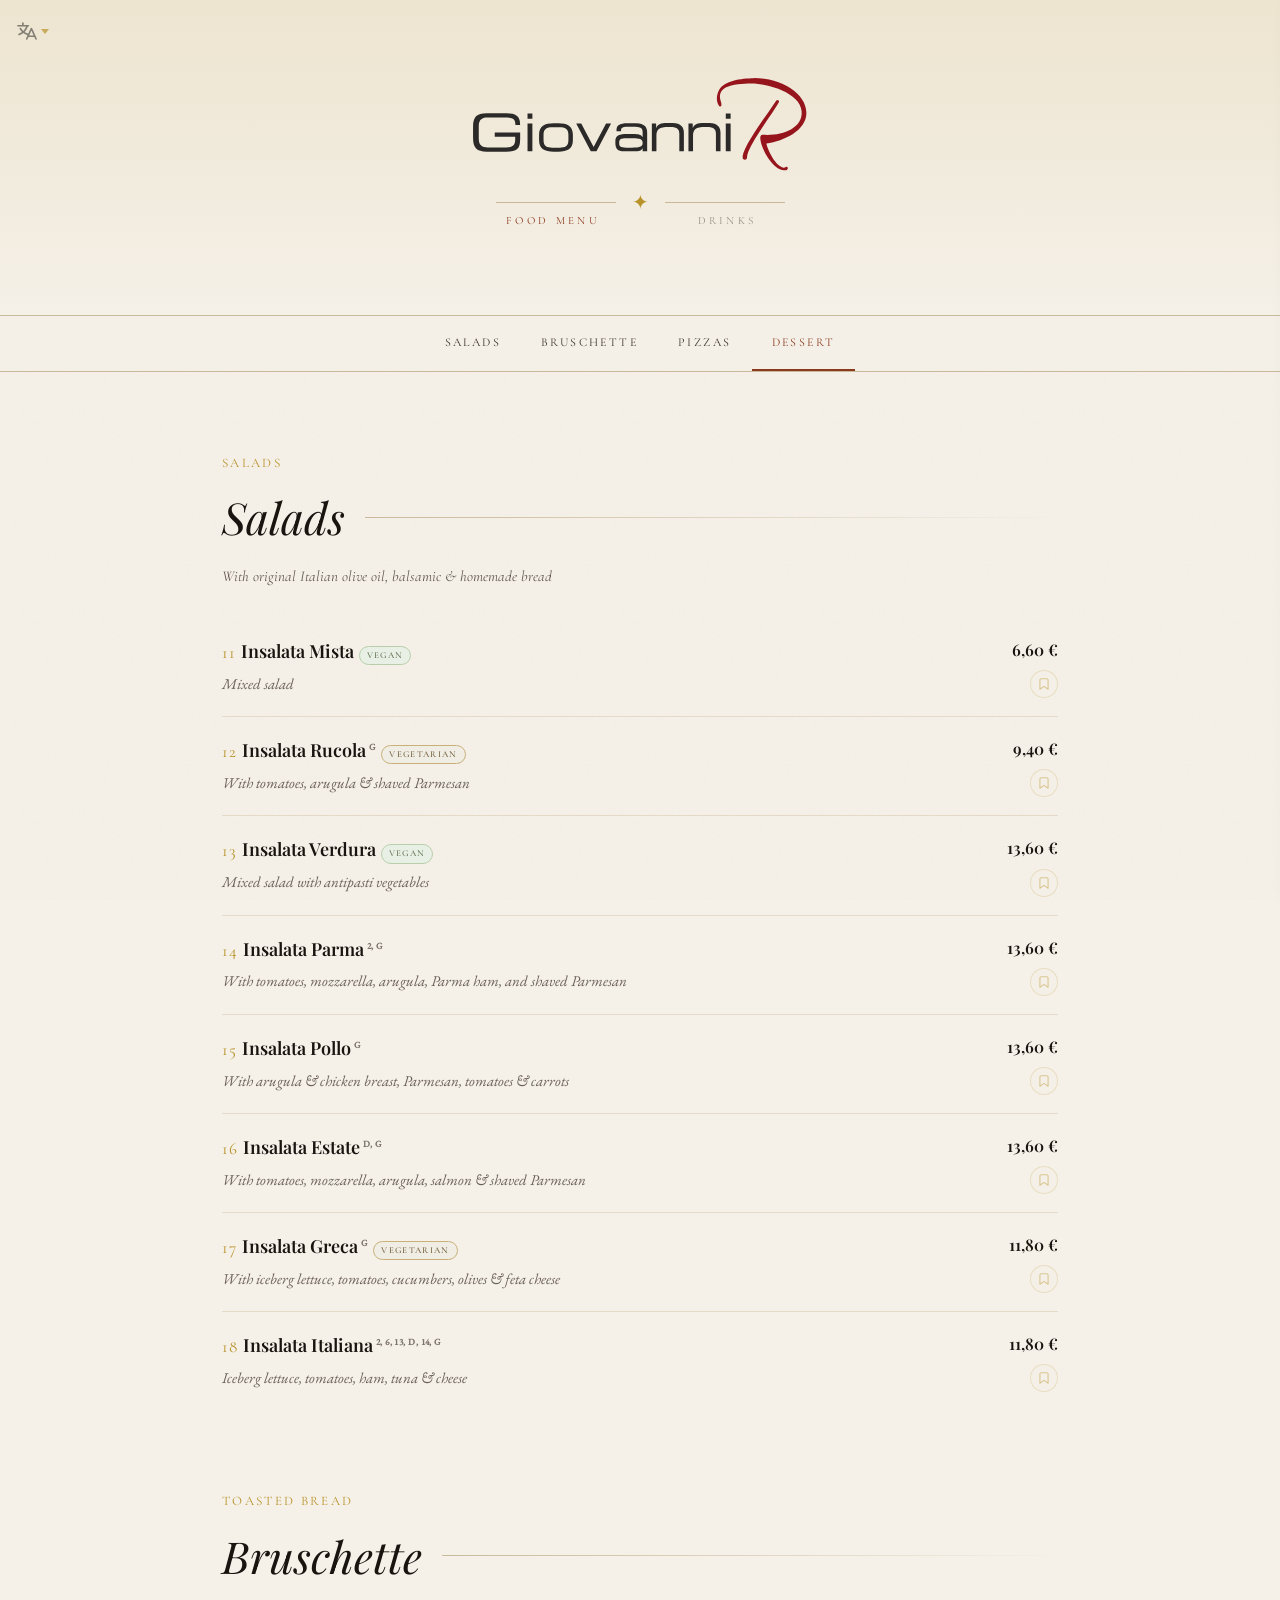
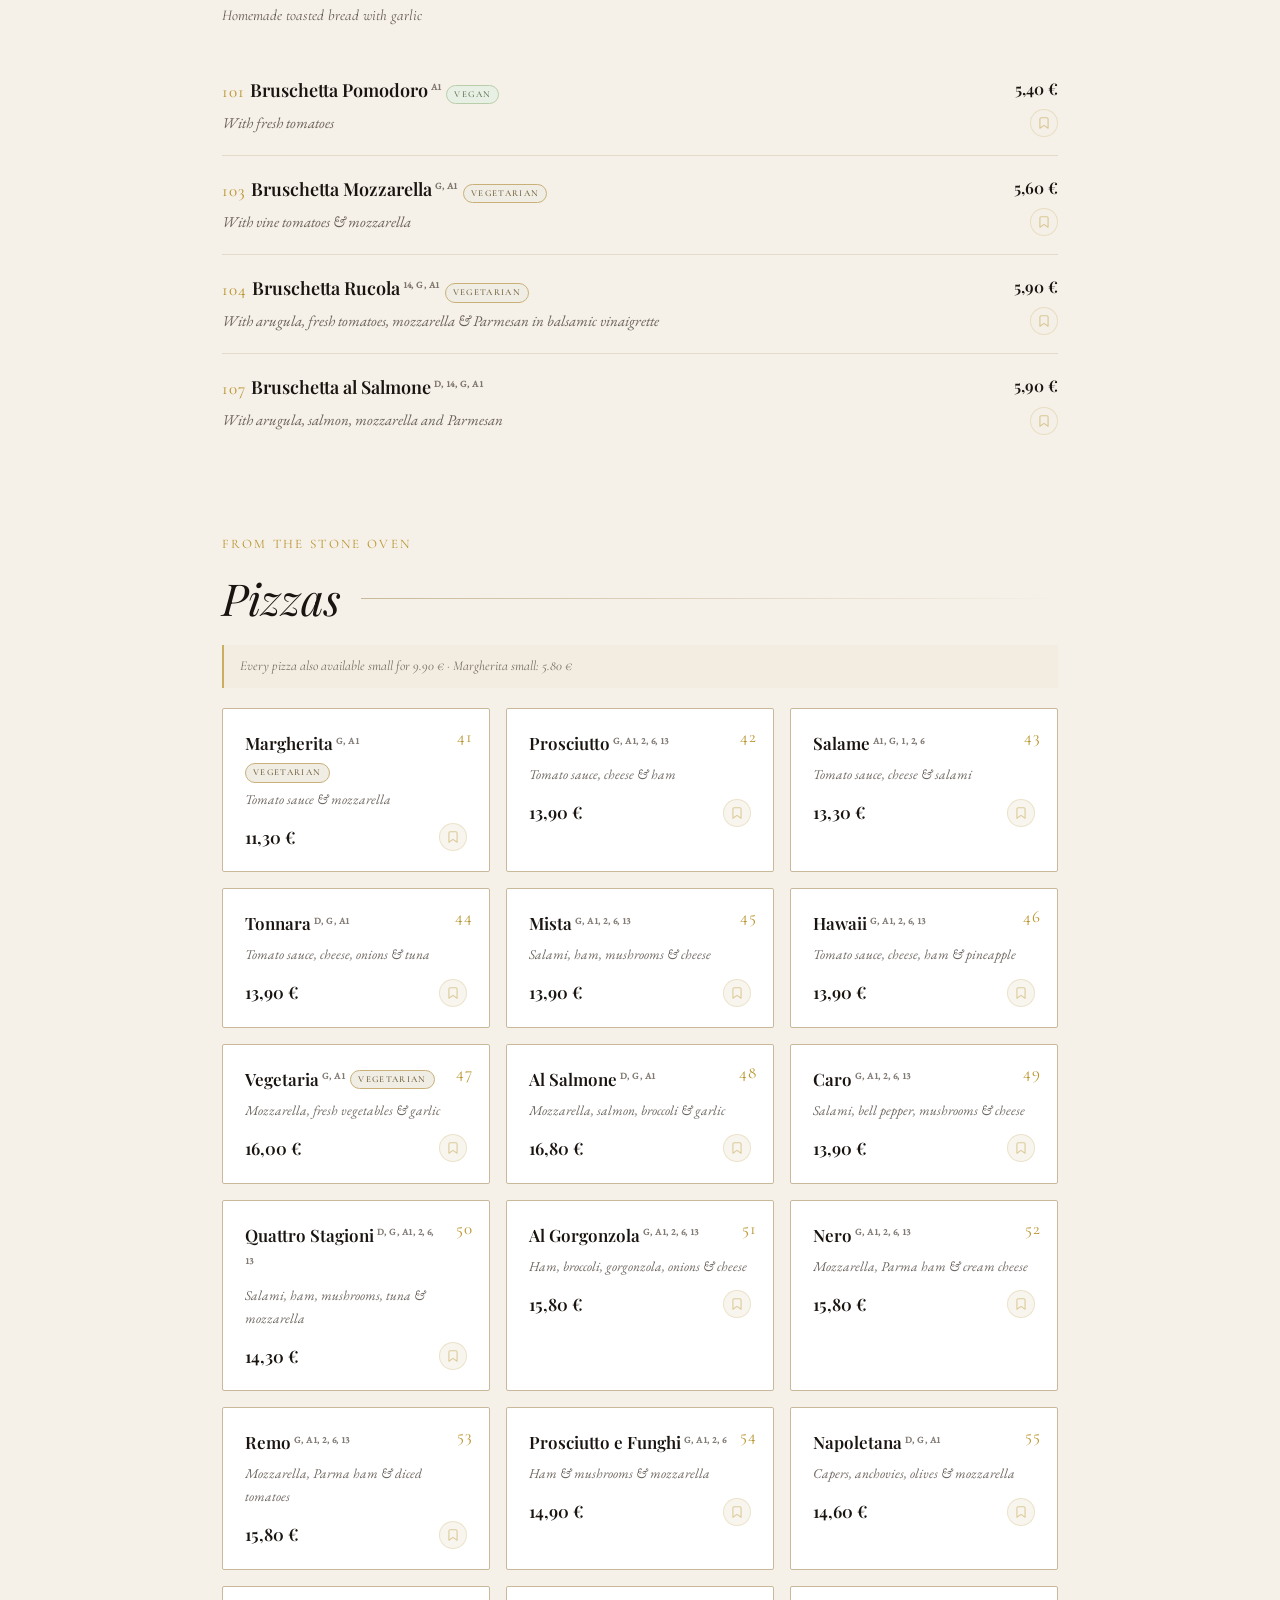
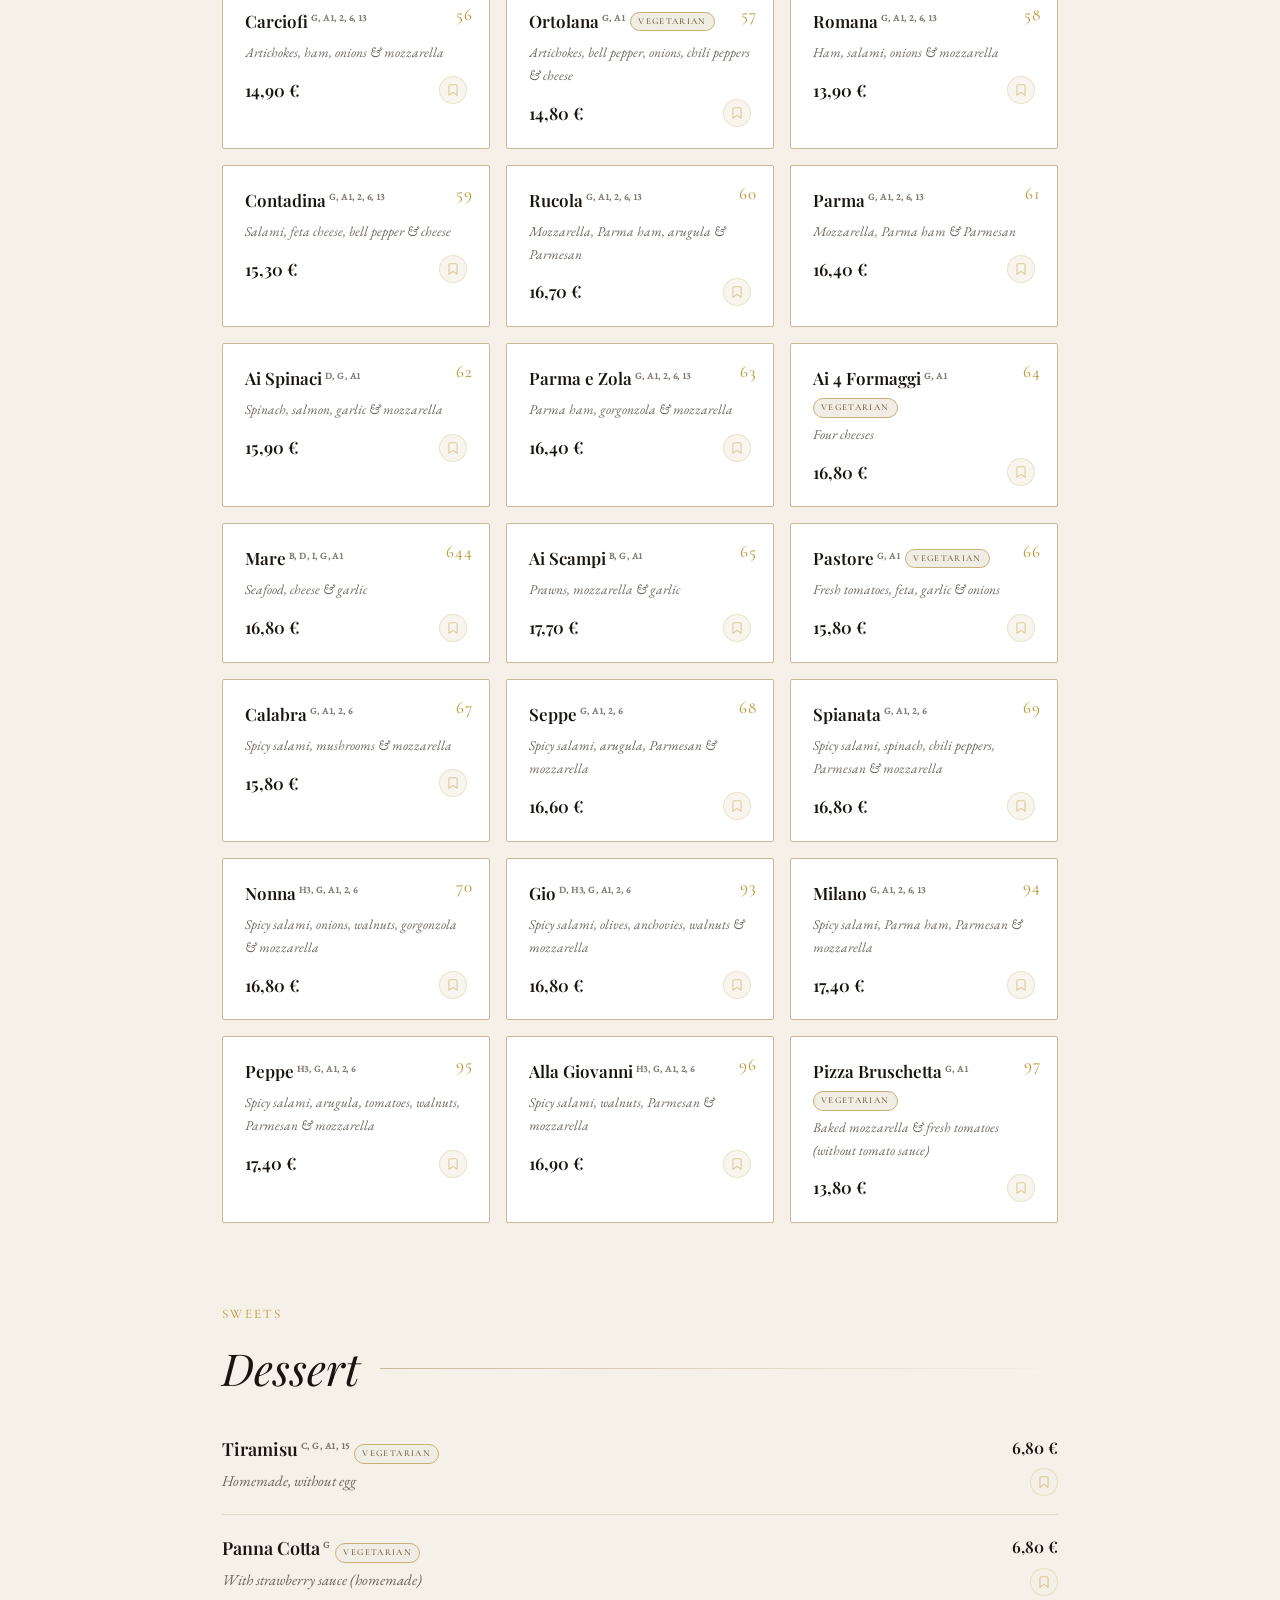
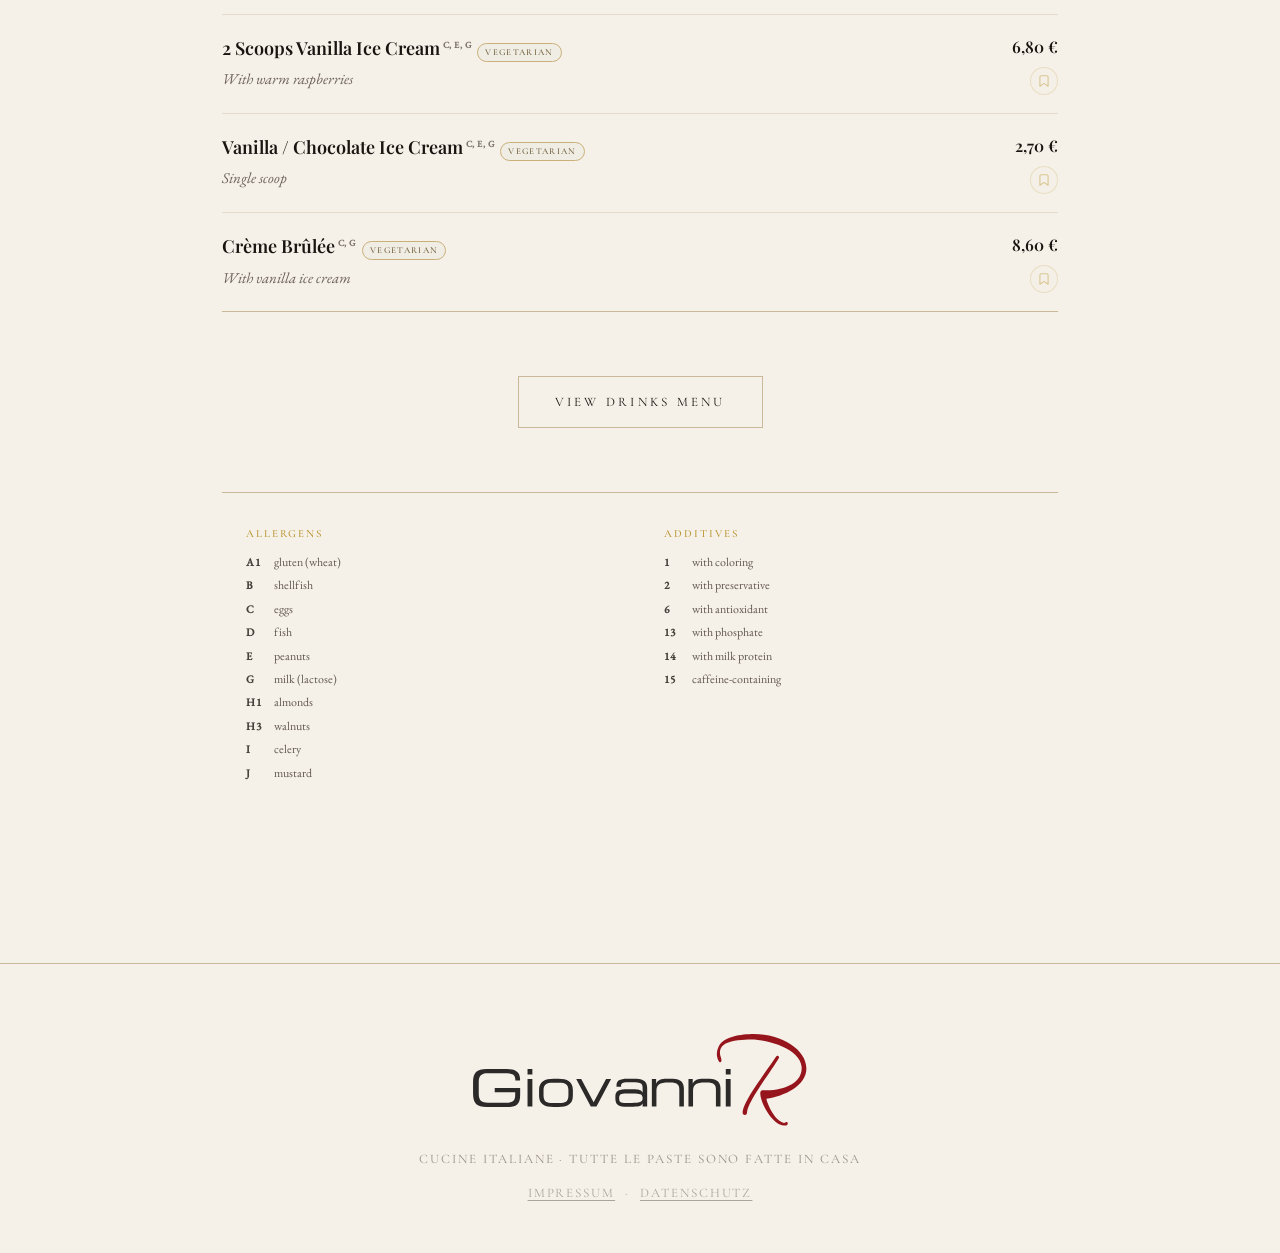
==== index.html @ 2694d7a5 "fix: iOS Safari toolbar stays visible after closing drawer After dismissing a position:fixed overlay" ====
<!DOCTYPE html>
<html lang="de">
<head>
<meta charset="UTF-8">
<meta name="viewport" content="width=device-width, initial-scale=1.0, maximum-scale=1.0, user-scalable=no">
<meta name="description" content="Speisekarte des Ristorante Giovanni R in Laatzen – Antipasti, Pizze, Pasta, Fisch und Fleischgerichte. Frische italienische Küche, hausgemachte Pasta.">
<title>Giovanni R – Cucine Italiane</title>
<link rel="icon" href="extra/favicon.png" type="image/png">
<link rel="apple-touch-icon" href="extra/favicon.png">
<link rel="canonical" href="https://giovannir-menu.de/">
<meta property="og:title" content="Giovanni R – Cucine Italiane">
<meta property="og:description" content="Speisekarte des Ristorante Giovanni R in Laatzen – Antipasti, Pizze, Pasta, Fisch und Fleischgerichte. Frische italienische Küche, alle Pasta hausgemacht.">
<meta property="og:type" content="website">
<meta property="og:url" content="https://giovannir-menu.de/">
<meta property="og:locale" content="de_DE">
<script type="application/ld+json">
{
  "@context": "https://schema.org",
  "@type": "Restaurant",
  "name": "Ristorante Giovanni R",
  "url": "https://giovannir-menu.de",
  "servesCuisine": "Italian",
  "hasMenu": "https://giovannir-menu.de/",
  "address": {
    "@type": "PostalAddress",
    "streetAddress": "Hildesheimer Str. 30",
    "postalCode": "30880",
    "addressLocality": "Laatzen",
    "addressCountry": "DE"
  }
}
</script>
<link rel="stylesheet" href="fonts.css">
<link rel="stylesheet" href="style.css">
<style>
/* ── SPOTLIGHT WALKTHROUGH ── */
#wt-overlay {
  position: fixed;
  inset: 0;
  z-index: 9000;
  pointer-events: none;
  opacity: 0;
  transition: opacity 0.5s ease;
}
#wt-overlay.active {
  pointer-events: auto;
  opacity: 1;
}

#wt-backdrop {
  position: absolute;
  inset: 0;
  background: radial-gradient(
    ellipse var(--wt-rw) var(--wt-rh) at var(--wt-x) var(--wt-y),
    transparent 60%,
    rgba(8,5,2,0.5) 80%,
    rgba(8,5,2,0.82) 100%
  );
  /* no CSS transition — animated via JS rAF instead */
}

/* text fixed at bottom center */
#wt-label-text {
  position: absolute;
  bottom: 100px;
  left: 0; right: 0;
  text-align: center;
  font-family: 'Playfair Display', serif;
  font-size: clamp(38px, 8vw, 74px);
  font-style: italic;
  color: #f5f0e8;
  letter-spacing: 0.04em;
  text-shadow: 0 2px 28px rgba(0,0,0,0.7);
  opacity: 0;
  transform: translateY(10px);
  transition: opacity 0.5s ease 0.15s, transform 0.5s ease 0.15s;
  pointer-events: none;
}
#wt-overlay.active #wt-label-text.visible {
  opacity: 1;
  transform: translateY(0);
}

/* arrow SVG full-screen, drawn on top */
#wt-arrow-svg {
  position: absolute;
  left: 0; top: 0;
  pointer-events: none;
  overflow: visible;
}
#wt-arrow-svg path {
  stroke: #b8932a;
  stroke-width: 5;
  stroke-linecap: round;
  stroke-linejoin: round;
  fill: none;
  transition: d 0.6s cubic-bezier(0.4,0,0.2,1);
}
#wt-arrow-svg polygon {
  fill: #b8932a;
  transition: points 0.6s cubic-bezier(0.4,0,0.2,1);
}

</style>
<script defer src="/_vercel/insights/script.js"></script>
</head>
<body>
<!-- SPOTLIGHT WALKTHROUGH -->
<div id="wt-overlay">
  <div id="wt-backdrop"></div>
  <span id="wt-label-text"></span>
  <svg id="wt-arrow-svg">
    <path id="wt-arrow-path" d=""/>
    <polygon id="wt-arrow-head" points=""/>
  </svg>
</div>

<!-- BACK TO TOP -->
<button id="back-to-top" aria-label="Nach oben">&#8593;</button>

<!-- SAVED BUTTON -->
<button id="saved-btn" aria-label="Merkliste">
  <svg width="18" height="18" viewBox="0 0 24 24" fill="none" stroke="currentColor" stroke-width="1.8" stroke-linecap="round" stroke-linejoin="round"><path d="M19 21l-7-5-7 5V5a2 2 0 0 1 2-2h10a2 2 0 0 1 2 2z"/></svg>
  <span id="saved-badge" style="display:none"></span>
</button>

<!-- DRAWER OVERLAY -->
<div id="drawer-overlay"></div>

<!-- SAVED DRAWER -->
<div id="saved-drawer">
  <div id="drawer-header">
    <span id="drawer-title">Merkliste</span>
    <button id="drawer-close">&#x2715;</button>
  </div>
  <div id="drawer-list">
    <div id="drawer-empty">Noch nichts gespeichert</div>
  </div>
</div>

<!-- HEADER -->
<header>
  <a href="/" class="header-logo-link">
    <img src="extra/Logo.svg" alt="Ristorante Giovanni R" class="header-logo">
  </a>
  <div class="header-ornament">
    <span></span>
    <i>✦</i>
    <span></span>
  </div>
  <div class="page-tabs">
    <a href="/" class="page-tab page-tab--active" data-tab="speisekarte">Speisekarte</a>
    <a href="/getraenke" class="page-tab" data-tab="getraenke">Getränke</a>
  </div>
  <div class="lang-wrapper">
    <img src="extra/language-regular-full.svg" class="lang-icon" alt="Sprache wählen">
    <div class="lang-arrow"></div>
    <select class="lang-select" id="langSelect" aria-label="Sprache wählen">
      <option value="de">DE</option>
      <option value="en">EN</option>
      <option value="it">IT</option>
      <option value="zh">中文 (Beta)</option>
    </select>
  </div>
</header>

<!-- NAV -->
<nav>
  <a href="#mittagstisch" data-nav="mittagstisch">Mittagstisch</a>
  <a href="#empfehlungen" data-nav="empfehlungen">Empfehlungen</a>
  <a href="#antipasti" data-nav="antipasti">Antipasti</a>
  <a href="#insalata" data-nav="insalata">Insalata</a>
  <a href="#zuppe" data-nav="zuppe">Zuppe</a>
  <a href="#bruschette" data-nav="bruschette">Bruschette</a>
  <a href="#pizze" data-nav="pizze">Pizze</a>
  <a href="#fisch" data-nav="fisch">Fisch</a>
  <a href="#fleisch" data-nav="fleisch">Fleisch</a>
  <a href="#paste" data-nav="paste">Paste</a>
  <a href="#ravioli" data-nav="ravioli">Ravioli</a>
  <a href="#bandnudeln" data-nav="bandnudeln">Bandnudeln</a>
  <a href="#tortellini" data-nav="tortellini">Tortellini</a>
  <a href="#campanelle" data-nav="campanelle">Campanelle</a>
  <a href="#gnocchi" data-nav="gnocchi">Gnocchi</a>
  <a href="#pasteforno" data-nav="pasteforno">Al Forno</a>
  <a href="#dessert" data-nav="dessert">Dessert</a>
</nav>

<main>
  <!-- ── MITTAGSTISCH ── -->
  <section id="mittagstisch">
    <p class="section-sub" data-sub="mittagstisch"></p>
    <div class="section-header">
      <h2 data-heading="mittagstisch">Mittagstisch</h2>
      <div class="line"></div>
    </div>
    <p class="section-note" data-note="mittag-senior">Auch als Seniorenportion erhältlich</p>
    <div class="mittag-grid" data-category="mittagstisch"></div>
  </section>

  <!-- ── EMPFEHLUNGEN ── -->
  <section id="empfehlungen">
    <p class="section-sub" data-sub="empfehlungen">Hausgemachte Pasta &amp; Küchenchefempfehlungen</p>
    <div class="section-header">
      <h2 data-heading="empfehlungen">Empfehlungen</h2>
      <div class="line"></div>
    </div>
    <p class="section-note" data-note="empfehlungen"></p>
    <div class="empfehlung-list" data-category="empfehlungen"></div>
  </section>

  <!-- ── ANTIPASTI ── -->
  <section id="antipasti">
    <p class="section-sub" data-sub="antipasti">Vorspeisen</p>
    <div class="section-header">
      <h2 data-heading="antipasti">Antipasti</h2>
      <div class="line"></div>
    </div>
    <div class="menu-list" data-category="antipasti"></div>
  </section>

  <!-- ── INSALATA ── -->
  <section id="insalata">
    <p class="section-sub" data-sub="insalata">Salate</p>
    <div class="section-header">
      <h2 data-heading="insalata">Insalata</h2>
      <div class="line"></div>
    </div>
    <p class="section-note" data-note="insalata"></p>
    <div class="menu-list" data-category="insalata"></div>
  </section>

  <!-- ── ZUPPE ── -->
  <section id="zuppe">
    <p class="section-sub" data-sub="zuppe">Suppen</p>
    <div class="section-header">
      <h2 data-heading="zuppe">Zuppe</h2>
      <div class="line"></div>
    </div>
    <div class="menu-list" data-category="zuppe"></div>
  </section>

  <!-- ── BRUSCHETTE ── -->
  <section id="bruschette">
    <p class="section-sub" data-sub="bruschette">Geröstetes Brot</p>
    <div class="section-header">
      <h2 data-heading="bruschette">Bruschette</h2>
      <div class="line"></div>
    </div>
    <p class="section-note" data-note="bruschette"></p>
    <div class="menu-list" data-category="bruschette"></div>
  </section>

  <!-- ── PIZZE ── -->
  <section id="pizze">
    <p class="section-sub" data-sub="pizze">Aus dem Steinofen</p>
    <div class="section-header">
      <h2 data-heading="pizze">Pizze</h2>
      <div class="line"></div>
    </div>
    <p class="pizza-note" data-note="pizze"></p>
    <div class="pizza-grid" data-category="pizze"></div>
  </section>

  <!-- ── FISCH ── -->
  <section id="fisch">
    <p class="section-sub" data-sub="fisch">Vom Meer</p>
    <div class="section-header">
      <h2 data-heading="fisch">Fisch</h2>
      <div class="line"></div>
    </div>
    <div class="menu-list" data-category="fisch"></div>
  </section>

  <!-- ── FLEISCHGERICHTE ── -->
  <section id="fleisch">
    <p class="section-sub" data-sub="fleisch">Secondi Piatti</p>
    <div class="section-header">
      <h2 data-heading="fleisch">Fleischgerichte</h2>
      <div class="line"></div>
    </div>
    <p class="section-note" data-note="fleischgerichte"></p>
    <div class="menu-list" data-category="fleischgerichte"></div>
  </section>

  <!-- ── LE PASTE ── -->
  <section id="paste">
    <p class="section-sub" data-sub="paste">Pasta</p>
    <div class="section-header">
      <h2 data-heading="paste">Le Paste</h2>
      <div class="line"></div>
    </div>
    <div class="menu-list" data-category="paste"></div>
  </section>

  <!-- ── RAVIOLI ── -->
  <section id="ravioli">
    <p class="section-sub" data-sub="ravioli">Selbstgemacht</p>
    <div class="section-header">
      <h2 data-heading="ravioli">Ravioli</h2>
      <div class="line"></div>
    </div>
    <p class="section-note" data-note="ravioli"></p>
    <div class="menu-list" data-category="ravioli"></div>
  </section>

  <!-- ── BANDNUDELN ── -->
  <section id="bandnudeln">
    <p class="section-sub" data-sub="bandnudeln">Selbstgemacht</p>
    <div class="section-header">
      <h2 data-heading="bandnudeln">Bandnudeln</h2>
      <div class="line"></div>
    </div>
    <p class="section-note" data-note="bandnudeln"></p>
    <div class="menu-list" data-category="bandnudeln"></div>
  </section>

  <!-- ── TORTELLINI ── -->
  <section id="tortellini">
    <p class="section-sub" data-sub="tortellini">Selbstgemacht</p>
    <div class="section-header">
      <h2 data-heading="tortellini">Tortellini</h2>
      <div class="line"></div>
    </div>
    <p class="section-note" data-note="tortellini"></p>
    <div class="menu-list" data-category="tortellini"></div>
  </section>

  <!-- ── CAMPANELLE ── -->
  <section id="campanelle">
    <p class="section-sub" data-sub="campanelle">Selbstgemacht</p>
    <div class="section-header">
      <h2 data-heading="campanelle">Campanelle</h2>
      <div class="line"></div>
    </div>
    <p class="section-note" data-note="campanelle"></p>
    <div class="menu-list" data-category="campanelle"></div>
  </section>

  <!-- ── GNOCCHI ── -->
  <section id="gnocchi">
    <p class="section-sub" data-sub="gnocchi">Kartoffelklößchen</p>
    <div class="section-header">
      <h2 data-heading="gnocchi">Gnocchi</h2>
      <div class="line"></div>
    </div>
    <p class="section-note" data-note="gnocchi"></p>
    <div class="menu-list" data-category="gnocchi"></div>
  </section>

  <!-- ── PASTE AL FORNO ── -->
  <section id="pasteforno">
    <p class="section-sub" data-sub="pasteforno">Überbacken</p>
    <div class="section-header">
      <h2 data-heading="pasteforno">Le Paste al Forno</h2>
      <div class="line"></div>
    </div>
    <p class="section-note" data-note="pasteforno"></p>
    <div class="menu-list" data-category="pasteforno"></div>
  </section>

  <!-- ── DESSERT ── -->
  <section id="dessert">
    <p class="section-sub" data-sub="dessert">Dolci</p>
    <div class="section-header">
      <h2 data-heading="dessert">Dessert</h2>
      <div class="line"></div>
    </div>
    <div class="menu-list" data-category="dessert"></div>
  </section>

  <!-- ── GETRÄNKE CTA ── -->
  <div class="getraenke-cta">
    <a href="/getraenke" class="getraenke-cta-btn" data-cta-btn>Zur Getränkekarte</a>
  </div>

  <!-- ── ALLERGEN LEGENDE ── -->
  <div class="allergen-legende-section">
    <div data-category="allergen-legend"></div>
  </div>
</main>

<footer>
  <a href="/" class="header-logo-link">
    <img src="extra/Logo.svg" alt="Ristorante Giovanni R" class="header-logo">
  </a>
  <p>Cucine Italiane · Tutte le paste sono fatte in casa</p>
  <p style="margin-top: 12px; opacity: 0.4; font-family: 'Cormorant Garamond', serif; font-size: 13px; letter-spacing: 0.15em; text-transform: uppercase;">
    <a href="/impressum" style="color: inherit; text-decoration: underline; text-underline-offset: 3px;">Impressum</a>
    &nbsp;·&nbsp;
    <a href="/datenschutz" style="color: inherit; text-decoration: underline; text-underline-offset: 3px;">Datenschutz</a>
  </p>
</footer>

<script>
(function() {
  let menuData = null;

  function detectLang() {
    const saved = localStorage.getItem('giovanni_lang');
    if (saved) return saved;
    const raw = (navigator.language || navigator.userLanguage || 'de').toLowerCase();
    // track raw browser language (2-letter) on first visit
    const rawCode = raw.split('-')[0].slice(0, 5);
    Promise.resolve().then(() => trackRawLang(rawCode));
    let detected = 'en';
    if (raw.startsWith('de')) detected = 'de';
    else if (raw.startsWith('it')) detected = 'it';
    else if (raw.startsWith('zh')) detected = 'zh';
    // skip walkthrough — language already matched
    localStorage.setItem('giovanni_wt_done', '1');
    localStorage.setItem('giovanni_lang', detected);
    return detected;
  }

  let currentLang = detectLang();

  const UI = {
    de: {
      sub: {
        antipasti: 'Vorspeisen', insalata: 'Salate', zuppe: 'Suppen',
        bruschette: 'Geröstetes Brot', pizze: 'Aus dem Steinofen',
        fisch: 'Vom Meer', fleisch: 'Secondi Piatti',
        empfehlungen: 'Hausgemachte Pasta & Küchenchefempfehlungen',
        paste: 'Pasta', ravioli: 'Selbstgemacht', bandnudeln: 'Selbstgemacht',
        tortellini: 'Selbstgemacht', campanelle: 'Selbstgemacht',
        gnocchi: 'Kartoffelklößchen', pasteforno: 'Überbacken',
        dessert: 'Dolci', getraenke: 'Getränke'
      },
      headings: {
        antipasti: 'Antipasti', insalata: 'Insalata', zuppe: 'Zuppe',
        bruschette: 'Bruschette', pizze: 'Pizze', fisch: 'Fisch',
        fleisch: 'Fleischgerichte', empfehlungen: 'Empfehlungen',
        mittagstisch: 'Mittagstisch',
        paste: 'Le Paste', ravioli: 'Ravioli', bandnudeln: 'Bandnudeln',
        tortellini: 'Tortellini', campanelle: 'Campanelle',
        gnocchi: 'Gnocchi', pasteforno: 'Le Paste al Forno',
        dessert: 'Dessert', getraenke: 'Getränke'
      },
      nav: {
        antipasti: 'Antipasti', insalata: 'Insalata', zuppe: 'Zuppe',
        bruschette: 'Bruschette', pizze: 'Pizze', fisch: 'Fisch',
        fleisch: 'Fleisch', empfehlungen: 'Empfehlungen',
        mittagstisch: 'Mittagstisch',
        paste: 'Paste', ravioli: 'Ravioli', bandnudeln: 'Bandnudeln',
        tortellini: 'Tortellini', campanelle: 'Campanelle',
        gnocchi: 'Gnocchi', pasteforno: 'Al Forno',
        dessert: 'Dessert', getraenke: 'Getränke'
      },
      drink_labels: {
        heissgetraenke: 'Heiße Getränke', softdrinks: 'Softdrinks', saefte: 'Säfte',
        bier: 'Bier', aperitifs: 'Aperitifs & Cocktails', spirituosen: 'Spirituosen',
        weisswein: 'Weißwein', rotwein: 'Rotwein', rosewein: 'Roséwein',
        prosecco_flasche: 'Prosecco (Flasche)', offen: 'Offen', flasche: 'Flasche'
      },
      notes: {
        insalata: 'Mit original italienischem Olivenöl, Balsamico & selbstgebackenem Brot',
        bruschette: 'Hausgemachtes geröstetes Brot mit Knoblauch',
        fleischgerichte: 'Zu jedem Fleischgericht Kartoffeln',
        empfehlungen: 'Alle Nudeln aus eigener Nudelproduktion, frisch hergestellt',
        mittagstisch: '11:00–14:00 Uhr',
        ravioli: 'Selbstgemacht, gefüllt mit Ricotta und Spinat',
        bandnudeln: 'Selbstgemachte Bandnudeln',
        tortellini: 'Selbstgemacht, mit Fleisch gefüllt',
        campanelle: 'Selbstgemacht',
        gnocchi: 'Kleine italienische Kartoffelklößchen',
        pasteforno: 'Überbackene selbstgemachte Nudeln'
      },
      pizza_note: 'Jede Pizza auch in klein für 9,90 € · Pizza Margherita klein: 5,80 €',
      mittag_senior: 'Auch als Seniorenportion erhältlich',
      klein: 'klein',
      tags: { vegan: 'Vegan', vegetarisch: 'Vegetarisch', neu: 'NEU' },
      legend: { allergens: 'Allergene', additives: 'Zusatzstoffe' },
      cta_label: 'Getränkekarte', cta_btn: 'Zur Getränkekarte',
      tabs: { speisekarte: 'Speisekarte', getraenke: 'Getränke' },
      saved: { list: 'Merkliste', save: 'Merken', empty: 'Noch nichts gespeichert', remove: 'Entfernen' }
    },
    en: {
      sub: {
        antipasti: 'Starters', insalata: 'Salads', zuppe: 'Soups',
        bruschette: 'Toasted Bread', pizze: 'From the Stone Oven',
        fisch: 'From the Sea', fleisch: 'Main Courses',
        empfehlungen: 'Homemade Pasta & Chef\'s Recommendations',
        paste: 'Pasta', ravioli: 'Homemade', bandnudeln: 'Homemade',
        tortellini: 'Homemade', campanelle: 'Homemade',
        gnocchi: 'Potato Dumplings', pasteforno: 'Baked',
        dessert: 'Sweets', getraenke: 'Beverages'
      },
      headings: {
        antipasti: 'Antipasti', insalata: 'Salads', zuppe: 'Soups',
        bruschette: 'Bruschette', pizze: 'Pizzas', fisch: 'Fish',
        fleisch: 'Meat Dishes', empfehlungen: 'Chef\'s Recommendations',
        mittagstisch: 'Lunch Menu',
        paste: 'Le Paste', ravioli: 'Ravioli', bandnudeln: 'Tagliatelle',
        tortellini: 'Tortellini', campanelle: 'Campanelle',
        gnocchi: 'Gnocchi', pasteforno: 'Pasta al Forno',
        dessert: 'Dessert', getraenke: 'Drinks'
      },
      nav: {
        antipasti: 'Antipasti', insalata: 'Salads', zuppe: 'Soups',
        bruschette: 'Bruschette', pizze: 'Pizzas', fisch: 'Fish',
        fleisch: 'Meat', empfehlungen: 'Recommendations',
        mittagstisch: 'Lunch',
        paste: 'Paste', ravioli: 'Ravioli', bandnudeln: 'Tagliatelle',
        tortellini: 'Tortellini', campanelle: 'Campanelle',
        gnocchi: 'Gnocchi', pasteforno: 'Al Forno',
        dessert: 'Dessert', getraenke: 'Drinks'
      },
      drink_labels: {
        heissgetraenke: 'Hot Drinks', softdrinks: 'Soft Drinks', saefte: 'Juices',
        bier: 'Beer', aperitifs: 'Aperitifs & Cocktails', spirituosen: 'Spirits',
        weisswein: 'White Wine', rotwein: 'Red Wine', rosewein: 'Rosé Wine',
        prosecco_flasche: 'Prosecco (Bottle)', offen: 'By the Glass', flasche: 'Bottle'
      },
      notes: {
        insalata: 'With original Italian olive oil, balsamic & homemade bread',
        bruschette: 'Homemade toasted bread with garlic',
        fleischgerichte: 'All meat dishes served with potatoes',
        empfehlungen: 'All pasta freshly made in-house',
        mittagstisch: 'Monday–Friday, 11:00–14:00',
        ravioli: 'Homemade, filled with ricotta and spinach',
        bandnudeln: 'Homemade tagliatelle',
        tortellini: 'Homemade, filled with meat',
        campanelle: 'Homemade',
        gnocchi: 'Small Italian potato dumplings',
        pasteforno: 'Baked homemade pasta'
      },
      pizza_note: 'Every pizza also available small for 9.90 € · Margherita small: 5.80 €',
      mittag_senior: 'Also available as senior portion',
      klein: 'small',
      tags: { vegan: 'Vegan', vegetarisch: 'Vegetarian', neu: 'NEW' },
      legend: { allergens: 'Allergens', additives: 'Additives' },
      cta_label: 'Drinks Menu', cta_btn: 'View Drinks Menu',
      tabs: { speisekarte: 'Food Menu', getraenke: 'Drinks' },
      saved: { list: 'Saved Items', save: 'Save', empty: 'Nothing saved yet', remove: 'Remove' }
    },
    it: {
      sub: {
        antipasti: 'Antipasti', insalata: 'Insalate', zuppe: 'Zuppe',
        bruschette: 'Pane Tostato', pizze: 'Dal Forno a Pietra',
        fisch: 'Dal Mare', fleisch: 'Secondi Piatti',
        empfehlungen: 'Pasta Fatta in Casa & Specialità dello Chef',
        paste: 'Pasta', ravioli: 'Fatto in casa', bandnudeln: 'Fatto in casa',
        tortellini: 'Fatto in casa', campanelle: 'Fatto in casa',
        gnocchi: 'Gnocchi di Patate', pasteforno: 'Al Forno',
        dessert: 'Dolci', getraenke: 'Bevande'
      },
      headings: {
        antipasti: 'Antipasti', insalata: 'Insalata', zuppe: 'Zuppe',
        bruschette: 'Bruschette', pizze: 'Pizze', fisch: 'Pesce',
        fleisch: 'Piatti di Carne', empfehlungen: 'Raccomandazioni dello Chef',
        mittagstisch: 'Pranzo',
        paste: 'Le Paste', ravioli: 'Ravioli', bandnudeln: 'Tagliatelle',
        tortellini: 'Tortellini', campanelle: 'Campanelle',
        gnocchi: 'Gnocchi', pasteforno: 'Paste al Forno',
        dessert: 'Dolci', getraenke: 'Bevande'
      },
      nav: {
        antipasti: 'Antipasti', insalata: 'Insalata', zuppe: 'Zuppe',
        bruschette: 'Bruschette', pizze: 'Pizze', fisch: 'Pesce',
        fleisch: 'Carne', empfehlungen: 'Raccomandazioni',
        mittagstisch: 'Pranzo',
        paste: 'Paste', ravioli: 'Ravioli', bandnudeln: 'Tagliatelle',
        tortellini: 'Tortellini', campanelle: 'Campanelle',
        gnocchi: 'Gnocchi', pasteforno: 'Al Forno',
        dessert: 'Dolci', getraenke: 'Bevande'
      },
      drink_labels: {
        heissgetraenke: 'Bevande Calde', softdrinks: 'Soft Drink', saefte: 'Succhi',
        bier: 'Birra', aperitifs: 'Aperitivi & Cocktail', spirituosen: 'Superalcolici',
        weisswein: 'Vino Bianco', rotwein: 'Vino Rosso', rosewein: 'Vino Rosato',
        prosecco_flasche: 'Prosecco (Bottiglia)', offen: 'Al Bicchiere', flasche: 'Bottiglia'
      },
      notes: {
        insalata: 'Con olio d\'oliva italiano originale, aceto balsamico e pane fatto in casa',
        bruschette: 'Pane tostato fatto in casa con aglio',
        fleischgerichte: 'Tutte le pietanze di carne servite con patate',
        empfehlungen: 'Tutta la pasta è fatta in casa, fresca di giornata',
        mittagstisch: 'Lunedì–Venerdì, 11:00–14:00',
        ravioli: 'Fatti in casa, ripieni di ricotta e spinaci',
        bandnudeln: 'Tagliatelle fatte in casa',
        tortellini: 'Fatti in casa, ripieni di carne',
        campanelle: 'Fatte in casa',
        gnocchi: 'Piccoli gnocchi di patate italiani',
        pasteforno: 'Pasta fatta in casa al forno'
      },
      pizza_note: 'Ogni pizza anche in piccolo per 9,90 € · Margherita piccola: 5,80 €',
      mittag_senior: 'Disponibile anche come porzione senior',
      klein: 'piccolo',
      tags: { vegan: 'Vegano', vegetarisch: 'Vegetariano', neu: 'NUOVO' },
      legend: { allergens: 'Allergeni', additives: 'Additivi' },
      cta_label: 'Carta delle Bevande', cta_btn: 'Vai alla Carta delle Bevande',
      tabs: { speisekarte: 'Menu', getraenke: 'Bevande' },
      saved: { list: 'Preferiti', save: 'Salva', empty: 'Nessun elemento salvato', remove: 'Rimuovi' }
    },
    zh: {
      sub: {
        antipasti: '前菜', insalata: '沙拉', zuppe: '汤品',
        bruschette: '烤面包', pizze: '石窑比萨',
        fisch: '鱼类菜肴', fleisch: '主菜',
        empfehlungen: '自制意面 & 主厨推荐',
        paste: '意面', ravioli: '自制', bandnudeln: '自制',
        tortellini: '自制', campanelle: '自制',
        gnocchi: '土豆团子', pasteforno: '焗烤',
        dessert: '甜点', getraenke: '饮品'
      },
      headings: {
        antipasti: '前菜', insalata: '沙拉', zuppe: '汤品',
        bruschette: '烤面包', pizze: '比萨', fisch: '鱼类',
        fleisch: '肉类菜肴', empfehlungen: '主厨推荐',
        mittagstisch: '午市套餐',
        paste: '意面', ravioli: '意式馄饨', bandnudeln: '宽面条',
        tortellini: '环形意面', campanelle: '喇叭形意面',
        gnocchi: '土豆疙瘩', pasteforno: '焗烤意面',
        dessert: '甜点', getraenke: '饮品'
      },
      nav: {
        antipasti: '前菜', insalata: '沙拉', zuppe: '汤品',
        bruschette: '烤面包', pizze: '比萨', fisch: '鱼类',
        fleisch: '肉类', empfehlungen: '推荐',
        mittagstisch: '午市',
        paste: '意面', ravioli: '馄饨', bandnudeln: '宽面',
        tortellini: '环形面', campanelle: '喇叭面',
        gnocchi: '土豆团', pasteforno: '焗烤',
        dessert: '甜点', getraenke: '饮品'
      },
      drink_labels: {
        heissgetraenke: '热饮', softdrinks: '软饮', saefte: '果汁',
        bier: '啤酒', aperitifs: '开胃酒 & 鸡尾酒', spirituosen: '烈酒',
        weisswein: '白葡萄酒', rotwein: '红葡萄酒', rosewein: '玫瑰葡萄酒',
        prosecco_flasche: '普罗塞克（瓶装）', offen: '散杯', flasche: '整瓶'
      },
      notes: {
        insalata: '配正宗意大利橄榄油、香醋和自制面包',
        bruschette: '自制蒜香烤面包',
        fleischgerichte: '所有肉类菜肴均附土豆',
        empfehlungen: '全部意面均为店内新鲜现制',
        mittagstisch: '周一至周五，11:00–14:00',
        ravioli: '自制，馅料为乳清干酪和菠菜',
        bandnudeln: '自制宽面条',
        tortellini: '自制，肉馅',
        campanelle: '自制',
        gnocchi: '意式小土豆团子',
        pasteforno: '自制焗烤意面'
      },
      pizza_note: '每款比萨均可点小份 9,90 € · 玛格丽特小份：5,80 €',
      mittag_senior: '亦提供老年人份量',
      klein: '小份',
      tags: { vegan: '纯素', vegetarisch: '素食', neu: '新品' },
      legend: { allergens: '过敏原', additives: '添加剂' },
      cta_label: '饮品单', cta_btn: '查看饮品单',
      tabs: { speisekarte: '菜单', getraenke: '饮品' },
      saved: { list: '收藏夹', save: '收藏', empty: '还没有收藏项目', remove: '移除' }
    }
  };

  function esc(s) {
    return String(s ?? '').replaceAll('&', '&amp;').replaceAll('<', '&lt;').replaceAll('>', '&gt;').replaceAll('"', '&quot;');
  }

  function getName(item) {
    if (currentLang === 'de') return esc(item.name);
    const translated = (item.translations && item.translations[currentLang] && item.translations[currentLang].name) || item.name;
    if (currentLang === 'zh' && translated !== item.name && !translated.startsWith(item.name)) {
      return esc(translated) + `<span style="font-size:0.75em;opacity:0.5;font-style:normal;margin-left:6px;">(${esc(item.name)})</span>`;
    }
    return esc(translated);
  }

  function renderAllergenCodes(codes) {
    if (!codes || codes.length === 0) return '';
    return `<sup class="allergen-codes">${codes.map(esc).join(', ')}</sup>`;
  }

  function getDesc(item) {
    if (currentLang === 'de') return esc(item.beschreibung);
    return esc((item.translations && item.translations[currentLang] && item.translations[currentLang].beschreibung) || item.beschreibung);
  }

  function formatPrice(price) {
    return price.toFixed(2).replace('.', ',') + ' €';
  }

  function renderTags(tags) {
    if (!tags || tags.length === 0) return '';
    const t = UI[currentLang].tags;
    return '<div class="item-tags">' + tags.map(tag => {
      const k = tag.toLowerCase();
      if (k === 'vegan') return `<span class="tag tag-vegan">${t.vegan}</span>`;
      if (k === 'vegetarisch') return `<span class="tag tag-vegeta">${t.vegetarisch}</span>`;
      if (k === 'neu') return `<span class="tag tag-neu">${t.neu}</span>`;
      return '';
    }).join('') + '</div>';
  }

  function getSavedLabels() {
    return UI[currentLang]?.saved || UI.de.saved;
  }

  function saveBtn(item) {
    const saved = getSaved().some(s => s.nr === item.nr);
    const savedUi = getSavedLabels();
    return `<button class="save-icon${saved ? ' saved' : ''}" data-nr="${item.nr}" aria-label="${esc(savedUi.save)}" title="${esc(savedUi.save)}" aria-pressed="${saved}">
      <svg viewBox="0 0 24 24" fill="none" aria-hidden="true">
        <path d="M19 21l-7-5-7 5V5a2 2 0 0 1 2-2h10a2 2 0 0 1 2 2z"></path>
      </svg>
    </button>`;
  }

  function renderMenuItem(item) {
    const ui = UI[currentLang];
    const priceAlt = item.preis_klein ? `<span class="price-alt">${ui.klein} ${formatPrice(item.preis_klein)}</span>` : '';
    const kat = item.translations?.[currentLang]?.kategorie || item.kategorie;
    const kategorie = kat ? `<div class="kategorie-label">${kat}</div>` : '';
    return `
      <div class="menu-item">
        <div class="item-left">
          <div class="item-name-row">
            <span class="item-nr">${item.nr}</span>
            <span class="item-name">${getName(item)}${renderAllergenCodes(item.allergen_codes)}</span>
            ${renderTags(item.tags)}
          </div>
          ${kategorie}
          <div class="item-desc">${getDesc(item)}</div>
        </div>
        <div class="item-right">
          <div class="item-price">${formatPrice(item.preis)}${priceAlt}</div>
          ${saveBtn(item)}
        </div>
      </div>
    `;
  }

  function renderPizzaCard(item) {
    const t = UI[currentLang].tags;
    const tags = item.tags && item.tags.length > 0
      ? `<div class="item-tags">${item.tags.map(tag => {
          const k = tag.toLowerCase();
          if (k === 'vegetarisch') return `<span class="tag tag-vegeta">${t.vegetarisch}</span>`;
          return '';
        }).join('')}</div>`
      : '';
    return `
      <div class="pizza-card">
        <span class="item-nr">${item.nr}</span>
        <div class="item-name-row pizza-name-row">
          <span class="item-name">${getName(item)}${renderAllergenCodes(item.allergen_codes)}</span>
          ${tags}
        </div>
        <div class="item-desc">${getDesc(item)}</div>
        <div class="pizza-actions">
          <div class="item-price">${formatPrice(item.preis)}</div>
          ${saveBtn(item)}
        </div>
      </div>
    `;
  }

  function renderEmpfehlungItem(item) {
    const saved = getSaved().some(s => s.nr === item.nr);
    return `
      <div class="empfehlung-item">
        <div class="empfehlung-id-wrap">
          <button class="save-icon save-icon-empf${saved ? ' saved' : ''}" data-nr="${item.id}" aria-label="Merken">
            <svg viewBox="0 0 24 24" fill="none" aria-hidden="true"><path d="M19 21l-7-5-7 5V5a2 2 0 0 1 2-2h10a2 2 0 0 1 2 2z"></path></svg>
          </button>
          <div class="empfehlung-id">${item.id}</div>
        </div>
        <div class="item-left">
          <div class="item-name-row">
            <span class="item-name">${getName(item)}${renderAllergenCodes(item.allergen_codes)}</span>
            ${renderTags(item.tags)}
          </div>
          <div class="item-desc">${getDesc(item)}</div>
        </div>
        <div class="item-right">
          <div class="item-price">${formatPrice(item.preis)}</div>
        </div>
      </div>
    `;
  }

  function renderMittagCard(item) {
    const t = UI[currentLang].tags;
    const hasTags = item.tags && item.tags.length > 0;
    const tagsHtml = hasTags
      ? `<div class="item-tags" style="margin-bottom:6px">${item.tags.map(tag => {
          const k = tag.toLowerCase();
          if (k === 'neu') return `<span class="tag tag-neu">${t.neu}</span>`;
          if (k === 'vegetarisch') return `<span class="tag tag-vegeta">${t.vegetarisch}</span>`;
          return '';
        }).join(' ')}</div>`
      : '<div style="margin-bottom:6px; height:16px;"></div>';
    return `
      <div class="mittag-card">
        <div class="mittag-id">${item.id}</div>
        ${tagsHtml}
        <div class="mittag-name">${getName(item)}${renderAllergenCodes(item.allergen_codes)}</div>
        <div class="mittag-desc">${getDesc(item) || '&nbsp;'}</div>
        <div class="mittag-actions">
          <div class="mittag-price">${formatPrice(item.preis)}</div>
          ${saveBtn(item)}
        </div>
      </div>
    `;
  }

  function renderAllergenLegend() {
    const legende = menuData.allergen_legende;
    const lang = currentLang;
    const ui = UI[lang].legend;
    const allergenItems = Object.entries(legende.allergen)
      .map(([code, desc]) => `<div class="allergen-legend-item"><span class="allergen-code">${esc(code)}</span>${esc(desc[lang])}</div>`)
      .join('');
    const additiveItems = Object.entries(legende.additive)
      .map(([code, desc]) => `<div class="allergen-legend-item"><span class="allergen-code">${esc(code)}</span>${esc(desc[lang])}</div>`)
      .join('');
    return `
      <div class="allergen-legend-group">
        <h4 class="allergen-legend-heading">${ui.allergens}</h4>
        <div class="allergen-legend-grid">${allergenItems}</div>
      </div>
      <div class="allergen-legend-group">
        <h4 class="allergen-legend-heading">${ui.additives}</h4>
        <div class="allergen-legend-grid">${additiveItems}</div>
      </div>`;
  }

  function renderDessertCard(item) {
    return `
      <div class="menu-item">
        <div class="item-left">
          <div class="item-name-row">
            <span class="item-name">${getName(item)}${renderAllergenCodes(item.allergen_codes)}</span>
            ${renderTags(item.tags)}
          </div>
          <div class="item-desc">${getDesc(item)}</div>
        </div>
        <div class="item-right">
          <div class="item-price">${formatPrice(item.preis)}</div>
          ${saveBtn(item)}
        </div>
      </div>
    `;
  }

  function render() {
    const kat = menuData.kategorien;
    const ui = UI[currentLang];

    // Section subtitles
    document.querySelectorAll('[data-sub]').forEach(el => {
      const key = el.dataset.sub;
      if (ui.sub[key]) el.textContent = ui.sub[key];
    });

    // Section headings
    document.querySelectorAll('[data-heading]').forEach(el => {
      const key = el.dataset.heading;
      if (ui.headings[key]) el.textContent = ui.headings[key];
    });

    // Nav links
    document.querySelectorAll('[data-nav]').forEach(el => {
      const key = el.dataset.nav;
      if (ui.nav[key]) el.textContent = ui.nav[key];
    });

    // Static notes
    const seniorEl = document.querySelector('[data-note="mittag-senior"]');
    if (seniorEl) seniorEl.textContent = ui.mittag_senior;

    // Antipasti
    document.querySelector('[data-category="antipasti"]').innerHTML =
      kat.antipasti.map(renderMenuItem).join('');

    // Insalata
    document.querySelector('[data-note="insalata"]').textContent = ui.notes.insalata;
    document.querySelector('[data-category="insalata"]').innerHTML =
      kat.insalata.gerichte.map(renderMenuItem).join('');

    // Zuppe
    document.querySelector('[data-category="zuppe"]').innerHTML =
      kat.zuppe.map(renderMenuItem).join('');

    // Bruschette
    document.querySelector('[data-note="bruschette"]').textContent = ui.notes.bruschette;
    document.querySelector('[data-category="bruschette"]').innerHTML =
      kat.bruschette.gerichte.map(renderMenuItem).join('');

    // Pizze
    document.querySelector('[data-note="pizze"]').textContent = ui.pizza_note;
    document.querySelector('[data-category="pizze"]').innerHTML =
      kat.pizze.gerichte.map(renderPizzaCard).join('');

    // Fisch
    document.querySelector('[data-category="fisch"]').innerHTML =
      kat.fisch.map(renderMenuItem).join('');

    // Fleischgerichte
    document.querySelector('[data-note="fleischgerichte"]').textContent = ui.notes.fleischgerichte;
    document.querySelector('[data-category="fleischgerichte"]').innerHTML =
      kat.fleischgerichte.gerichte.map(renderMenuItem).join('');

    // Empfehlungen
    document.querySelector('[data-note="empfehlungen"]').textContent = ui.notes.empfehlungen;
    document.querySelector('[data-category="empfehlungen"]').innerHTML =
      kat.empfehlungen.gerichte.map(renderEmpfehlungItem).join('');

    // Mittagstisch
    document.querySelector('[data-sub="mittagstisch"]').textContent = ui.notes.mittagstisch;
    document.querySelector('[data-category="mittagstisch"]').innerHTML =
      kat.mittagstisch.gerichte.map(renderMittagCard).join('');

    // Le Paste
    document.querySelector('[data-category="paste"]').innerHTML =
      kat.paste.gerichte.map(renderMenuItem).join('');

    // Ravioli
    document.querySelector('[data-note="ravioli"]').textContent = ui.notes.ravioli || '';
    document.querySelector('[data-category="ravioli"]').innerHTML =
      kat.ravioli.gerichte.map(renderMenuItem).join('');

    // Bandnudeln
    document.querySelector('[data-note="bandnudeln"]').textContent = ui.notes.bandnudeln || '';
    document.querySelector('[data-category="bandnudeln"]').innerHTML =
      kat.bandnudeln.gerichte.map(renderMenuItem).join('');

    // Tortellini
    document.querySelector('[data-note="tortellini"]').textContent = ui.notes.tortellini || '';
    document.querySelector('[data-category="tortellini"]').innerHTML =
      kat.tortellini.gerichte.map(renderMenuItem).join('');

    // Campanelle
    document.querySelector('[data-note="campanelle"]').textContent = ui.notes.campanelle || '';
    document.querySelector('[data-category="campanelle"]').innerHTML =
      kat.campanelle.gerichte.map(renderMenuItem).join('');

    // Gnocchi
    document.querySelector('[data-note="gnocchi"]').textContent = ui.notes.gnocchi || '';
    document.querySelector('[data-category="gnocchi"]').innerHTML =
      kat.gnocchi.gerichte.map(renderMenuItem).join('');

    // Paste al Forno
    document.querySelector('[data-note="pasteforno"]').textContent = ui.notes.pasteforno || '';
    document.querySelector('[data-category="pasteforno"]').innerHTML =
      kat.pasteforno.gerichte.map(renderMenuItem).join('');

    // Dessert
    document.querySelector('[data-category="dessert"]').innerHTML =
      kat.dessert.map(renderDessertCard).join('');

    // CTA
    const ctaLabel = document.querySelector('[data-cta-label]');
    const ctaBtn = document.querySelector('[data-cta-btn]');
    if (ctaLabel) ctaLabel.textContent = ui.cta_label;
    if (ctaBtn) ctaBtn.textContent = ui.cta_btn;

    // Tabs
    document.querySelectorAll('[data-tab]').forEach(el => {
      const key = el.dataset.tab;
      if (ui.tabs[key]) el.textContent = ui.tabs[key];
    });

    // Saved / drawer labels
    const savedUi = getSavedLabels();
    const savedBtn = document.getElementById('saved-btn');
    if (savedBtn) savedBtn.setAttribute('aria-label', savedUi.list);
    const drawerTitle = document.getElementById('drawer-title');
    if (drawerTitle) drawerTitle.textContent = savedUi.list;
    const drawerEmpty = document.getElementById('drawer-empty');
    if (drawerEmpty) drawerEmpty.textContent = savedUi.empty;

    // Allergen legend
    document.querySelector('[data-category="allergen-legend"]').innerHTML =
      renderAllergenLegend();

    updateSavedUI();
  }

  function trackLang(lang) {
    fetch('/api/track-lang', {
      method: 'POST',
      headers: { 'Content-Type': 'application/json' },
      body: JSON.stringify({ lang, type: 'selected' }),
    }).catch(() => {});
  }

  function trackRawLang(lang) {
    fetch('/api/track-lang', {
      method: 'POST',
      headers: { 'Content-Type': 'application/json' },
      body: JSON.stringify({ lang, type: 'browser' }),
    }).catch(() => {});
  }

  function setLanguage(lang) {
    currentLang = lang;
    document.documentElement.lang = lang;
    localStorage.setItem('giovanni_lang', lang);
    trackLang(lang);
    render();
  }

  // ── MERKLISTE (Saved Items) ──
  const SAVED_KEY = 'giovanni_saved';

  function getSaved() {
    try { return JSON.parse(localStorage.getItem(SAVED_KEY) || '[]'); } catch { return []; }
  }

  function setSaved(items) {
    localStorage.setItem(SAVED_KEY, JSON.stringify(items));
  }

  function getAllItems() {
    if (!menuData) return [];
    const k = menuData.kategorien;
    return [
      ...(k.antipasti || []),
      ...(k.insalata?.gerichte || []),
      ...(k.zuppe || []),
      ...(k.bruschette?.gerichte || []),
      ...(k.pizze?.gerichte || []),
      ...(k.fisch || []),
      ...(k.fleischgerichte?.gerichte || []),
      ...(k.empfehlungen?.gerichte || []),
      ...(k.mittagstisch?.gerichte || []),
      ...(k.paste?.gerichte || []),
      ...(k.ravioli?.gerichte || []),
      ...(k.bandnudeln?.gerichte || []),
      ...(k.tortellini?.gerichte || []),
      ...(k.campanelle?.gerichte || []),
      ...(k.gnocchi?.gerichte || []),
      ...(k.pasteforno?.gerichte || []),
      ...(k.dessert || []),
    ];
  }

  function updateSavedUI() {
    const saved = getSaved();
    const btn = document.getElementById('saved-btn');
    const badge = document.getElementById('saved-badge');
    if (saved.length > 0) {
      btn.classList.add('visible');
      badge.style.display = 'flex';
      badge.textContent = saved.length;
    } else {
      btn.classList.remove('visible');
      badge.style.display = 'none';
    }
    // update icon states
    document.querySelectorAll('.save-icon, .save-icon-empf').forEach(el => {
      const nrRaw = el.dataset.nr;
      const nrNum = parseInt(nrRaw);
      const nrKey = isNaN(nrNum) ? nrRaw : nrNum;
      const isSaved = saved.some(s => s.nr === nrKey);
      el.classList.toggle('saved', isSaved);
      el.setAttribute('aria-pressed', String(isSaved));
    });
    renderDrawer();
  }

  function renderDrawer() {
    const saved = getSaved();
    const savedUi = getSavedLabels();
    const list = document.getElementById('drawer-list');
    const empty = document.getElementById('drawer-empty');
    if (!saved.length) {
      list.innerHTML = '';
      list.appendChild(empty);
      return;
    }
    const all = getAllItems();
    list.innerHTML = saved.map(s => {
      const item = all.find(i => i.nr === s.nr || i.id === s.nr);
      const source = item || s;
      if (!source) return '';
      const displayNr = source.id || source.nr;
      const name = item && currentLang !== 'de' && item.translations?.[currentLang]?.name
        ? item.translations[currentLang].name
        : source.name;
      const desc = item && currentLang !== 'de' && item.translations?.[currentLang]?.beschreibung
        ? item.translations[currentLang].beschreibung
        : (source.beschreibung || '');
      const tagList = item?.tags || source.tags || [];
      const tagsHtml = renderTags(tagList);
      const price = typeof source.preis === 'number' ? source.preis : parseFloat(source.preis);
      return `<div class="drawer-item">
        <div class="drawer-item-copy">
          <div class="drawer-item-nr">#${displayNr}</div>
          <div class="drawer-item-name-row">
            <div class="drawer-item-name">${esc(name)}</div>
            ${tagsHtml}
          </div>
          ${desc ? `<div class="drawer-item-desc">${esc(desc)}</div>` : ''}
        </div>
        <div style="display:flex;align-items:center;gap:8px;flex-shrink:0">
          <span class="drawer-item-price">${formatPrice(price)}</span>
          <button class="drawer-item-remove" data-nr="${s.nr}" aria-label="${esc(savedUi.remove)}" title="${esc(savedUi.remove)}">&#x2715;</button>
        </div>
      </div>`;
    }).join('');
    list.querySelectorAll('.drawer-item-remove').forEach(btn => {
      btn.addEventListener('click', () => {
        const nrRaw = btn.dataset.nr;
        const nrNum = parseInt(nrRaw);
        const nrKey = isNaN(nrNum) ? nrRaw : nrNum;
        setSaved(getSaved().filter(s => s.nr !== nrKey));
        updateSavedUI();
      });
    });
  }

  function toggleSaved(nr, name, preis, beschreibung, tags) {
    const saved = getSaved();
    const idx = saved.findIndex(s => s.nr === nr);
    if (idx >= 0) {
      saved.splice(idx, 1);
    } else {
      saved.push({ nr, name, preis, beschreibung, tags: Array.isArray(tags) ? tags : [] });
      fetch('/api/track-lang', {
        method: 'POST',
        headers: { 'Content-Type': 'application/json' },
        body: JSON.stringify({ lang: `item_${nr}`, type: 'saved' }),
      }).catch(() => {});
    }
    setSaved(saved);
    updateSavedUI();
  }

  // Delegate save-icon clicks
  document.addEventListener('click', e => {
    const btn = e.target.closest('.save-icon');
    if (!btn) return;
    e.stopPropagation();
    const nrRaw = btn.dataset.nr;
    const nrNum = parseInt(nrRaw);
    const nrKey = isNaN(nrNum) ? nrRaw : nrNum;
    const all = getAllItems();
    const item = all.find(i => (i.nr !== undefined ? i.nr === nrKey : i.id === nrRaw));
    if (item) toggleSaved(nrKey, item.name, item.preis, item.beschreibung, item.tags);
  });

  // Drawer open/close
  document.getElementById('saved-btn').addEventListener('click', () => {
    document.getElementById('saved-drawer').classList.add('open');
    document.getElementById('drawer-overlay').classList.add('open');
    renderDrawer();
  });
  function closeDrawer() {
    document.getElementById('saved-drawer').classList.remove('open');
    document.getElementById('drawer-overlay').classList.remove('open');
    // iOS Safari keeps its bottom toolbar locked after a fixed overlay is dismissed.
    // A tiny scroll nudge forces it to recalculate and auto-hide again.
    window.scrollBy(0, 1);
    window.scrollBy(0, -1);
  }
  document.getElementById('drawer-close').addEventListener('click', closeDrawer);
  document.getElementById('drawer-overlay').addEventListener('click', closeDrawer);

  // Scroll-based nav highlight
  const navObserver = new IntersectionObserver((entries) => {
    entries.forEach(entry => {
      const id = entry.target.id;
      const link = document.querySelector(`nav a[href="#${id}"]`);
      if (!link) return;
      if (entry.isIntersecting) {
        document.querySelectorAll('nav a').forEach(a => a.classList.remove('active'));
        link.classList.add('active');
        link.scrollIntoView({ inline: 'center', block: 'nearest', behavior: 'smooth' });
      }
    });
  }, { rootMargin: '-10% 0px -80% 0px', threshold: 0 });

  document.querySelectorAll('main section[id]').forEach(sec => navObserver.observe(sec));

  fetch('giovanni_r_menu.json')
    .then(response => { if (!response.ok) throw new Error('HTTP ' + response.status); return response.json(); })
    .then(data => {
      menuData = data;
      document.getElementById('langSelect').value = currentLang;
      render();
      document.getElementById('langSelect').addEventListener('change', function() {
        setLanguage(this.value);
      });
    })
    .catch(() => {
      document.querySelector('main').innerHTML = '<p style="text-align:center;padding:80px 24px;font-family:\'EB Garamond\',serif;font-size:1.1rem;color:var(--ink-soft);">Die Speisekarte konnte leider nicht geladen werden. Bitte versuche es später erneut oder ruf uns an: +49 (0)511 – 84901140</p>';
    });
})();
</script>

<script>
// ── SPOTLIGHT WALKTHROUGH (once only) ──
(function () {
  if (localStorage.getItem('giovanni_wt_done')) return;

  const steps = [
    { selector: '.lang-wrapper',                     label: 'Change Language' },
    { selector: '.page-tab[data-tab="speisekarte"]', label: 'Food Menu' },
    { selector: '.page-tab[data-tab="getraenke"]',   label: 'Drinks Menu' },
  ];

  const STEP_DURATION = 1400;
  const ANIM_DURATION = 300; // ms for spotlight move
  const PAD_X = 28, PAD_Y = 14;

  const overlay  = document.getElementById('wt-overlay');
  const backdrop = document.getElementById('wt-backdrop');
  const labelTxt = document.getElementById('wt-label-text');
  const arrowSvg = document.getElementById('wt-arrow-svg');
  const arrowPth = document.getElementById('wt-arrow-path');
  const arrowHd  = document.getElementById('wt-arrow-head');

  // current animated values
  let cur = { cx: 0, cy: 0, rw: 0, rh: 0 };
  let rafId = null;

  function getPos(el) {
    const r = el.getBoundingClientRect();
    return {
      cx: r.left + r.width  / 2,
      cy: r.top  + r.height / 2,
      rw: r.width  / 2 + PAD_X,
      rh: r.height / 2 + PAD_Y,
    };
  }

  function ease(t) { return t < 0.5 ? 2*t*t : -1+(4-2*t)*t; }

  function animateTo(target, onDone) {
    const start = { ...cur };
    const t0 = performance.now();
    cancelAnimationFrame(rafId);
    function frame(now) {
      const p = Math.min((now - t0) / ANIM_DURATION, 1);
      const e = ease(p);
      cur.cx = start.cx + (target.cx - start.cx) * e;
      cur.cy = start.cy + (target.cy - start.cy) * e;
      cur.rw = start.rw + (target.rw - start.rw) * e;
      cur.rh = start.rh + (target.rh - start.rh) * e;
      applySpotlight();
      applyArrow();
      if (p < 1) { rafId = requestAnimationFrame(frame); }
      else if (onDone) onDone();
    }
    rafId = requestAnimationFrame(frame);
  }

  function applySpotlight() {
    const { cx, cy, rw, rh } = cur;
    backdrop.style.setProperty('--wt-x',  cx + 'px');
    backdrop.style.setProperty('--wt-y',  cy + 'px');
    backdrop.style.setProperty('--wt-rw', rw + 'px');
    backdrop.style.setProperty('--wt-rh', rh + 'px');
  }

  function applyArrow() {
    const { cx, cy, rw, rh } = cur;
    const W = window.innerWidth, H = window.innerHeight;
    const ax = cx + rw * 0.4, ay = cy + rh + 65;
    const bx = cx,            by = cy + rh + 8;
    const mx = cx + 18,       my = (ay + by) / 2;
    const len   = Math.hypot(bx - ax, by - ay);
    const angle = Math.atan2(by - my, bx - mx);
    const hs = 16;
    const hx1 = bx - hs*Math.cos(angle-0.4), hy1 = by - hs*Math.sin(angle-0.4);
    const hx2 = bx - hs*Math.cos(angle+0.4), hy2 = by - hs*Math.sin(angle+0.4);
    arrowSvg.setAttribute('width', W);
    arrowSvg.setAttribute('height', H);
    arrowSvg.setAttribute('viewBox', `0 0 ${W} ${H}`);
    arrowPth.setAttribute('d', `M${ax} ${ay} Q${mx} ${my} ${bx} ${by}`);
    arrowHd.setAttribute('points', `${bx},${by} ${hx1},${hy1} ${hx2},${hy2}`);
    arrowPth.style.strokeDasharray  = len;
    arrowPth.style.strokeDashoffset = '0';
  }

  function crossfadeText(text) {
    labelTxt.style.transition = 'opacity 0.2s ease';
    labelTxt.style.opacity = '0';
    setTimeout(() => { labelTxt.textContent = text; labelTxt.style.opacity = '1'; }, 220);
  }

  function showStep(i) {
    if (i >= steps.length) {
      labelTxt.style.transition = 'opacity 0.5s ease';
      labelTxt.style.opacity = '0';
      arrowPth.style.opacity = '0';
      arrowHd.style.opacity  = '0';

      setTimeout(() => { overlay.classList.remove('active'); localStorage.setItem('giovanni_wt_done', '1'); }, 550);
      return;
    }
    const el = document.querySelector(steps[i].selector);
    if (!el) { showStep(i + 1); return; }
    const target = getPos(el);

    if (i === 0) {
      cur = { ...target };
      applySpotlight();
      applyArrow();
      labelTxt.textContent   = steps[0].label;
      arrowPth.style.opacity = '0';
      arrowHd.style.opacity  = '0';
      overlay.classList.add('active');
      requestAnimationFrame(() => {

        labelTxt.classList.add('visible');
        setTimeout(() => {
          arrowPth.style.transition = 'opacity 0.4s ease';
          arrowPth.style.opacity = '1';
          arrowHd.style.transition = 'opacity 0.4s ease 0.3s';
          arrowHd.style.opacity = '1';
        }, 200);
      });
    } else {
      crossfadeText(steps[i].label);
      animateTo(target);
    }

    setTimeout(() => showStep(i + 1), STEP_DURATION);
  }

  overlay.addEventListener('click', () => { overlay.classList.remove('active'); localStorage.setItem('giovanni_wt_done', '1'); });
  document.addEventListener('DOMContentLoaded', () => setTimeout(() => showStep(0), 400));
})();
</script>

<script>
// Back to top button
(function() {
  const btn = document.getElementById('back-to-top');
  window.addEventListener('scroll', () => {
    btn.classList.toggle('visible', window.scrollY > 400);
  }, { passive: true });
  btn.addEventListener('click', () => window.scrollTo({ top: 0, behavior: 'smooth' }));
})();
</script>

<script>
// ── ZEITBASIERTE SICHTBARKEIT (Europe/Berlin) ──
(function () {
  function applyTimeBasedVisibility() {
    const now = new Date();
    const parts = new Intl.DateTimeFormat('de-DE', {
      timeZone: 'Europe/Berlin',
      hour: 'numeric',
      minute: 'numeric',
      hour12: false
    }).formatToParts(now);
    const h = parseInt(parts.find(p => p.type === 'hour').value);
    const m = parseInt(parts.find(p => p.type === 'minute').value);
    const t = h * 60 + m;

    // Mittagstisch: nur 11:00–14:00
    const showMittag = t >= 660 && t < 840;
    ['mittagstisch'].forEach(id => {
      const sec = document.getElementById(id);
      const nav = document.querySelector('[data-nav="' + id + '"]');
      if (sec) sec.style.display = showMittag ? '' : 'none';
      if (nav) nav.style.display = showMittag ? '' : 'none';
    });

    // Ab 21:30 Uhr: nur Salate, Bruschetta, Pizza, Dessert sichtbar
    const lateNight = t >= 1290 || t < 540; // 21:30–09:00 Uhr (Küche geschlossen)
    ['antipasti', 'zuppe', 'fisch', 'fleisch', 'empfehlungen',
     'paste', 'ravioli', 'bandnudeln', 'tortellini', 'campanelle', 'gnocchi', 'pasteforno'].forEach(id => {
      const sec = document.getElementById(id);
      const nav = document.querySelector('[data-nav="' + id + '"]');
      if (sec) sec.style.display = lateNight ? 'none' : '';
      if (nav) nav.style.display = lateNight ? 'none' : '';
    });
  }

  // Sofort ausführen, dann jede Minute prüfen
  applyTimeBasedVisibility();
  setInterval(applyTimeBasedVisibility, 60000);
})();
</script>

</body>
</html>
---- fonts.css ----
/* ── LOCAL FONTS – kein Laden von Google-Servern ── */

/* Cormorant Garamond – italic 300 */
@font-face {
  font-family: 'Cormorant Garamond';
  font-style: italic;
  font-weight: 300;
  font-display: swap;
  src: url(fonts/cg-300-italic-latin-ext.woff2) format('woff2');
  unicode-range: U+0100-02BA, U+02BD-02C5, U+02C7-02CC, U+02CE-02D7, U+02DD-02FF, U+0304, U+0308, U+0329, U+1D00-1DBF, U+1E00-1E9F, U+1EF2-1EFF, U+2020, U+20A0-20AB, U+20AD-20C0, U+2113, U+2C60-2C7F, U+A720-A7FF;
}
@font-face {
  font-family: 'Cormorant Garamond';
  font-style: italic;
  font-weight: 300;
  font-display: swap;
  src: url(fonts/cg-300-italic-latin.woff2) format('woff2');
  unicode-range: U+0000-00FF, U+0131, U+0152-0153, U+02BB-02BC, U+02C6, U+02DA, U+02DC, U+0304, U+0308, U+0329, U+2000-206F, U+20AC, U+2122, U+2191, U+2193, U+2212, U+2215, U+FEFF, U+FFFD;
}

/* Cormorant Garamond – italic 400 (selbe Dateien wie 300-italic) */
@font-face {
  font-family: 'Cormorant Garamond';
  font-style: italic;
  font-weight: 400;
  font-display: swap;
  src: url(fonts/cg-300-italic-latin-ext.woff2) format('woff2');
  unicode-range: U+0100-02BA, U+02BD-02C5, U+02C7-02CC, U+02CE-02D7, U+02DD-02FF, U+0304, U+0308, U+0329, U+1D00-1DBF, U+1E00-1E9F, U+1EF2-1EFF, U+2020, U+20A0-20AB, U+20AD-20C0, U+2113, U+2C60-2C7F, U+A720-A7FF;
}
@font-face {
  font-family: 'Cormorant Garamond';
  font-style: italic;
  font-weight: 400;
  font-display: swap;
  src: url(fonts/cg-300-italic-latin.woff2) format('woff2');
  unicode-range: U+0000-00FF, U+0131, U+0152-0153, U+02BB-02BC, U+02C6, U+02DA, U+02DC, U+0304, U+0308, U+0329, U+2000-206F, U+20AC, U+2122, U+2191, U+2193, U+2212, U+2215, U+FEFF, U+FFFD;
}

/* Cormorant Garamond – normal 300 */
@font-face {
  font-family: 'Cormorant Garamond';
  font-style: normal;
  font-weight: 300;
  font-display: swap;
  src: url(fonts/cg-normal-latin-ext.woff2) format('woff2');
  unicode-range: U+0100-02BA, U+02BD-02C5, U+02C7-02CC, U+02CE-02D7, U+02DD-02FF, U+0304, U+0308, U+0329, U+1D00-1DBF, U+1E00-1E9F, U+1EF2-1EFF, U+2020, U+20A0-20AB, U+20AD-20C0, U+2113, U+2C60-2C7F, U+A720-A7FF;
}
@font-face {
  font-family: 'Cormorant Garamond';
  font-style: normal;
  font-weight: 300;
  font-display: swap;
  src: url(fonts/cg-normal-latin.woff2) format('woff2');
  unicode-range: U+0000-00FF, U+0131, U+0152-0153, U+02BB-02BC, U+02C6, U+02DA, U+02DC, U+0304, U+0308, U+0329, U+2000-206F, U+20AC, U+2122, U+2191, U+2193, U+2212, U+2215, U+FEFF, U+FFFD;
}

/* Cormorant Garamond – normal 400 */
@font-face {
  font-family: 'Cormorant Garamond';
  font-style: normal;
  font-weight: 400;
  font-display: swap;
  src: url(fonts/cg-normal-latin-ext.woff2) format('woff2');
  unicode-range: U+0100-02BA, U+02BD-02C5, U+02C7-02CC, U+02CE-02D7, U+02DD-02FF, U+0304, U+0308, U+0329, U+1D00-1DBF, U+1E00-1E9F, U+1EF2-1EFF, U+2020, U+20A0-20AB, U+20AD-20C0, U+2113, U+2C60-2C7F, U+A720-A7FF;
}
@font-face {
  font-family: 'Cormorant Garamond';
  font-style: normal;
  font-weight: 400;
  font-display: swap;
  src: url(fonts/cg-normal-latin.woff2) format('woff2');
  unicode-range: U+0000-00FF, U+0131, U+0152-0153, U+02BB-02BC, U+02C6, U+02DA, U+02DC, U+0304, U+0308, U+0329, U+2000-206F, U+20AC, U+2122, U+2191, U+2193, U+2212, U+2215, U+FEFF, U+FFFD;
}

/* Cormorant Garamond – normal 500 */
@font-face {
  font-family: 'Cormorant Garamond';
  font-style: normal;
  font-weight: 500;
  font-display: swap;
  src: url(fonts/cg-normal-latin-ext.woff2) format('woff2');
  unicode-range: U+0100-02BA, U+02BD-02C5, U+02C7-02CC, U+02CE-02D7, U+02DD-02FF, U+0304, U+0308, U+0329, U+1D00-1DBF, U+1E00-1E9F, U+1EF2-1EFF, U+2020, U+20A0-20AB, U+20AD-20C0, U+2113, U+2C60-2C7F, U+A720-A7FF;
}
@font-face {
  font-family: 'Cormorant Garamond';
  font-style: normal;
  font-weight: 500;
  font-display: swap;
  src: url(fonts/cg-normal-latin.woff2) format('woff2');
  unicode-range: U+0000-00FF, U+0131, U+0152-0153, U+02BB-02BC, U+02C6, U+02DA, U+02DC, U+0304, U+0308, U+0329, U+2000-206F, U+20AC, U+2122, U+2191, U+2193, U+2212, U+2215, U+FEFF, U+FFFD;
}

/* EB Garamond – italic 400 */
@font-face {
  font-family: 'EB Garamond';
  font-style: italic;
  font-weight: 400;
  font-display: swap;
  src: url(fonts/ebg-400-italic-latin-ext.woff2) format('woff2');
  unicode-range: U+0100-02BA, U+02BD-02C5, U+02C7-02CC, U+02CE-02D7, U+02DD-02FF, U+0304, U+0308, U+0329, U+1D00-1DBF, U+1E00-1E9F, U+1EF2-1EFF, U+2020, U+20A0-20AB, U+20AD-20C0, U+2113, U+2C60-2C7F, U+A720-A7FF;
}
@font-face {
  font-family: 'EB Garamond';
  font-style: italic;
  font-weight: 400;
  font-display: swap;
  src: url(fonts/ebg-400-italic-latin.woff2) format('woff2');
  unicode-range: U+0000-00FF, U+0131, U+0152-0153, U+02BB-02BC, U+02C6, U+02DA, U+02DC, U+0304, U+0308, U+0329, U+2000-206F, U+20AC, U+2122, U+2191, U+2193, U+2212, U+2215, U+FEFF, U+FFFD;
}

/* EB Garamond – normal 400 */
@font-face {
  font-family: 'EB Garamond';
  font-style: normal;
  font-weight: 400;
  font-display: swap;
  src: url(fonts/ebg-normal-latin-ext.woff2) format('woff2');
  unicode-range: U+0100-02BA, U+02BD-02C5, U+02C7-02CC, U+02CE-02D7, U+02DD-02FF, U+0304, U+0308, U+0329, U+1D00-1DBF, U+1E00-1E9F, U+1EF2-1EFF, U+2020, U+20A0-20AB, U+20AD-20C0, U+2113, U+2C60-2C7F, U+A720-A7FF;
}
@font-face {
  font-family: 'EB Garamond';
  font-style: normal;
  font-weight: 400;
  font-display: swap;
  src: url(fonts/ebg-normal-latin.woff2) format('woff2');
  unicode-range: U+0000-00FF, U+0131, U+0152-0153, U+02BB-02BC, U+02C6, U+02DA, U+02DC, U+0304, U+0308, U+0329, U+2000-206F, U+20AC, U+2122, U+2191, U+2193, U+2212, U+2215, U+FEFF, U+FFFD;
}

/* EB Garamond – normal 500 */
@font-face {
  font-family: 'EB Garamond';
  font-style: normal;
  font-weight: 500;
  font-display: swap;
  src: url(fonts/ebg-normal-latin-ext.woff2) format('woff2');
  unicode-range: U+0100-02BA, U+02BD-02C5, U+02C7-02CC, U+02CE-02D7, U+02DD-02FF, U+0304, U+0308, U+0329, U+1D00-1DBF, U+1E00-1E9F, U+1EF2-1EFF, U+2020, U+20A0-20AB, U+20AD-20C0, U+2113, U+2C60-2C7F, U+A720-A7FF;
}
@font-face {
  font-family: 'EB Garamond';
  font-style: normal;
  font-weight: 500;
  font-display: swap;
  src: url(fonts/ebg-normal-latin.woff2) format('woff2');
  unicode-range: U+0000-00FF, U+0131, U+0152-0153, U+02BB-02BC, U+02C6, U+02DA, U+02DC, U+0304, U+0308, U+0329, U+2000-206F, U+20AC, U+2122, U+2191, U+2193, U+2212, U+2215, U+FEFF, U+FFFD;
}

/* Playfair Display – italic 400 */
@font-face {
  font-family: 'Playfair Display';
  font-style: italic;
  font-weight: 400;
  font-display: swap;
  src: url(fonts/pd-italic-latin-ext.woff2) format('woff2');
  unicode-range: U+0100-02BA, U+02BD-02C5, U+02C7-02CC, U+02CE-02D7, U+02DD-02FF, U+0304, U+0308, U+0329, U+1D00-1DBF, U+1E00-1E9F, U+1EF2-1EFF, U+2020, U+20A0-20AB, U+20AD-20C0, U+2113, U+2C60-2C7F, U+A720-A7FF;
}
@font-face {
  font-family: 'Playfair Display';
  font-style: italic;
  font-weight: 400;
  font-display: swap;
  src: url(fonts/pd-italic-latin.woff2) format('woff2');
  unicode-range: U+0000-00FF, U+0131, U+0152-0153, U+02BB-02BC, U+02C6, U+02DA, U+02DC, U+0304, U+0308, U+0329, U+2000-206F, U+20AC, U+2122, U+2191, U+2193, U+2212, U+2215, U+FEFF, U+FFFD;
}

/* Playfair Display – italic 600 */
@font-face {
  font-family: 'Playfair Display';
  font-style: italic;
  font-weight: 600;
  font-display: swap;
  src: url(fonts/pd-italic-latin-ext.woff2) format('woff2');
  unicode-range: U+0100-02BA, U+02BD-02C5, U+02C7-02CC, U+02CE-02D7, U+02DD-02FF, U+0304, U+0308, U+0329, U+1D00-1DBF, U+1E00-1E9F, U+1EF2-1EFF, U+2020, U+20A0-20AB, U+20AD-20C0, U+2113, U+2C60-2C7F, U+A720-A7FF;
}
@font-face {
  font-family: 'Playfair Display';
  font-style: italic;
  font-weight: 600;
  font-display: swap;
  src: url(fonts/pd-italic-latin.woff2) format('woff2');
  unicode-range: U+0000-00FF, U+0131, U+0152-0153, U+02BB-02BC, U+02C6, U+02DA, U+02DC, U+0304, U+0308, U+0329, U+2000-206F, U+20AC, U+2122, U+2191, U+2193, U+2212, U+2215, U+FEFF, U+FFFD;
}

/* Playfair Display – normal 400 */
@font-face {
  font-family: 'Playfair Display';
  font-style: normal;
  font-weight: 400;
  font-display: swap;
  src: url(fonts/pd-normal-latin-ext.woff2) format('woff2');
  unicode-range: U+0100-02BA, U+02BD-02C5, U+02C7-02CC, U+02CE-02D7, U+02DD-02FF, U+0304, U+0308, U+0329, U+1D00-1DBF, U+1E00-1E9F, U+1EF2-1EFF, U+2020, U+20A0-20AB, U+20AD-20C0, U+2113, U+2C60-2C7F, U+A720-A7FF;
}
@font-face {
  font-family: 'Playfair Display';
  font-style: normal;
  font-weight: 400;
  font-display: swap;
  src: url(fonts/pd-normal-latin.woff2) format('woff2');
  unicode-range: U+0000-00FF, U+0131, U+0152-0153, U+02BB-02BC, U+02C6, U+02DA, U+02DC, U+0304, U+0308, U+0329, U+2000-206F, U+20AC, U+2122, U+2191, U+2193, U+2212, U+2215, U+FEFF, U+FFFD;
}

/* Playfair Display – normal 600 */
@font-face {
  font-family: 'Playfair Display';
  font-style: normal;
  font-weight: 600;
  font-display: swap;
  src: url(fonts/pd-normal-latin-ext.woff2) format('woff2');
  unicode-range: U+0100-02BA, U+02BD-02C5, U+02C7-02CC, U+02CE-02D7, U+02DD-02FF, U+0304, U+0308, U+0329, U+1D00-1DBF, U+1E00-1E9F, U+1EF2-1EFF, U+2020, U+20A0-20AB, U+20AD-20C0, U+2113, U+2C60-2C7F, U+A720-A7FF;
}
@font-face {
  font-family: 'Playfair Display';
  font-style: normal;
  font-weight: 600;
  font-display: swap;
  src: url(fonts/pd-normal-latin.woff2) format('woff2');
  unicode-range: U+0000-00FF, U+0131, U+0152-0153, U+02BB-02BC, U+02C6, U+02DA, U+02DC, U+0304, U+0308, U+0329, U+2000-206F, U+20AC, U+2122, U+2191, U+2193, U+2212, U+2215, U+FEFF, U+FFFD;
}

/* Playfair Display – normal 700 */
@font-face {
  font-family: 'Playfair Display';
  font-style: normal;
  font-weight: 700;
  font-display: swap;
  src: url(fonts/pd-normal-latin-ext.woff2) format('woff2');
  unicode-range: U+0100-02BA, U+02BD-02C5, U+02C7-02CC, U+02CE-02D7, U+02DD-02FF, U+0304, U+0308, U+0329, U+1D00-1DBF, U+1E00-1E9F, U+1EF2-1EFF, U+2020, U+20A0-20AB, U+20AD-20C0, U+2113, U+2C60-2C7F, U+A720-A7FF;
}
@font-face {
  font-family: 'Playfair Display';
  font-style: normal;
  font-weight: 700;
  font-display: swap;
  src: url(fonts/pd-normal-latin.woff2) format('woff2');
  unicode-range: U+0000-00FF, U+0131, U+0152-0153, U+02BB-02BC, U+02C6, U+02DA, U+02DC, U+0304, U+0308, U+0329, U+2000-206F, U+20AC, U+2122, U+2191, U+2193, U+2212, U+2215, U+FEFF, U+FFFD;
}

/* Playfair Display – italic 1400 (weight 400 in italic variable axis) */
@font-face {
  font-family: 'Playfair Display';
  font-style: italic;
  font-weight: 1400;
  font-display: swap;
  src: url(fonts/pd-italic-latin-ext.woff2) format('woff2');
  unicode-range: U+0100-02BA, U+02BD-02C5, U+02C7-02CC, U+02CE-02D7, U+02DD-02FF, U+0304, U+0308, U+0329, U+1D00-1DBF, U+1E00-1E9F, U+1EF2-1EFF, U+2020, U+20A0-20AB, U+20AD-20C0, U+2113, U+2C60-2C7F, U+A720-A7FF;
}
@font-face {
  font-family: 'Playfair Display';
  font-style: italic;
  font-weight: 1400;
  font-display: swap;
  src: url(fonts/pd-italic-latin.woff2) format('woff2');
  unicode-range: U+0000-00FF, U+0131, U+0152-0153, U+02BB-02BC, U+02C6, U+02DA, U+02DC, U+0304, U+0308, U+0329, U+2000-206F, U+20AC, U+2122, U+2191, U+2193, U+2212, U+2215, U+FEFF, U+FFFD;
}
---- style.css ----
:root {
  --cream: #f5f0e8;
  --parchment: #ede5d0;
  --ink: #1a1410;
  --ink-soft: #3d322a;
  --gold: #b8932a;
  --gold-light: #d4aa4a;
  --rust: #8b3a1e;
  --sage: #5a6b4a;
  --divider: #c9b99a;
}

* { margin: 0; padding: 0; box-sizing: border-box; }

html { scroll-behavior: smooth; }

body {
  background-color: var(--cream);
  color: var(--ink);
  font-family: 'EB Garamond', serif;
  font-size: 17px;
  line-height: 1.7;
  overflow-x: hidden;
}

/* ─── NOISE TEXTURE OVERLAY ─── */
body::before {
  content: '';
  position: fixed; inset: 0;
  background-image: url("data:image/svg+xml,%3Csvg viewBox='0 0 200 200' xmlns='http://www.w3.org/2000/svg'%3E%3Cfilter id='n'%3E%3CfeTurbulence type='fractalNoise' baseFrequency='0.75' numOctaves='4' stitchTiles='stitch'/%3E%3C/filter%3E%3Crect width='100%25' height='100%25' filter='url(%23n)' opacity='0.04'/%3E%3C/svg%3E");
  background-size: 200px;
  pointer-events: none;
  z-index: 0;
  opacity: 0.6;
}

/* ─── HEADER ─── */
header {
  position: relative;
  text-align: center;
  padding: 72px 40px 56px;
  border-bottom: 1px solid var(--divider);
  background: linear-gradient(to bottom, #ede5d0 0%, var(--cream) 100%);
  overflow: hidden;
}

.header-logo-link {
  display: inline-block;
  animation: fadeUp 1s ease both;
}

.header-logo {
  width: clamp(180px, 40vw, 340px);
  height: auto;
  display: block;
  margin: 0 auto;
}

.header-eyebrow {
  font-family: 'Cormorant Garamond', serif;
  font-size: 11px;
  letter-spacing: 0.35em;
  text-transform: uppercase;
  color: var(--gold);
  margin-bottom: 18px;
  animation: fadeUp 1s ease both;
}

.restaurant-name {
  font-family: 'Playfair Display', serif;
  font-size: clamp(52px, 8vw, 90px);
  font-weight: 700;
  line-height: 0.95;
  letter-spacing: -0.01em;
  color: var(--ink);
  animation: fadeUp 1s ease 0.15s both;
}

.restaurant-name em {
  display: block;
  font-style: italic;
  color: var(--rust);
  font-size: 0.58em;
  letter-spacing: 0.04em;
  margin-top: 6px;
}

.header-ornament {
  display: flex;
  align-items: center;
  justify-content: center;
  gap: 16px;
  animation: fadeUp 1s ease 0.3s both;
}

.header-ornament span { flex: 1; max-width: 120px; height: 1px; background: var(--divider); }
.header-ornament i {
  font-style: normal;
  color: var(--gold);
  font-size: 20px;
  line-height: 1;
}

/* ─── PAGE TABS ─── */
.page-tabs {
  display: flex;
  justify-content: center;
  gap: 74px;
  padding: 0 0 28px;

}

.page-tab {
  font-family: 'Cormorant Garamond', serif;
  font-size: 11px;
  letter-spacing: 0.3em;
  text-transform: uppercase;
  text-decoration: none;
  color: var(--ink-soft);
  opacity: 0.5;
  transition: opacity 0.2s, color 0.2s;
  width: 100px;
  text-align: center;
}

.page-tab:hover { opacity: 0.8; }

.page-tab--active {
  color: var(--rust);
  opacity: 1;
}

/* ─── NAV ─── */
nav {
  position: sticky;
  top: 0;
  z-index: 100;
  background: rgba(245,240,232,0.96);
  backdrop-filter: blur(8px);
  border-bottom: 1px solid var(--divider);
  padding: 0 24px;
  display: flex;
  justify-content: center;
  overflow-x: auto;
  scrollbar-width: none;
  animation: fadeDown 0.8s ease 0.5s both;
}
nav::-webkit-scrollbar { display: none; }

nav a {
  display: inline-block;
  padding: 16px 20px;
  font-family: 'Cormorant Garamond', serif;
  font-size: 12px;
  letter-spacing: 0.2em;
  text-transform: uppercase;
  text-decoration: none;
  color: var(--ink-soft);
  white-space: nowrap;
  transition: color 0.2s;
  border-bottom: 2px solid transparent;
}
nav a:focus { outline: none; }
nav a:focus-visible { outline: 2px solid var(--gold); outline-offset: 2px; }
nav a.active { color: var(--rust); border-bottom-color: var(--rust); }

/* ─── MAIN ─── */
main {
  max-width: 900px;
  margin: 0 auto;
  padding: 0 32px 100px;
  position: relative;
  z-index: 1;
}

/* ─── GETRÄNKE DESKTOP GRID ─── */
.getraenke-main {
  max-width: 960px;
  display: grid;
  grid-template-columns: 1fr 1fr;
  column-gap: 56px;
  align-items: start;
}

.getraenke-full {
  grid-column: 1 / -1;
}

/* ─── SECTION ─── */
section {
  margin-top: 80px;
  scroll-margin-top: 60px;
  animation: fadeUp 0.8s ease both;
}

.section-header {
  display: flex;
  align-items: center;
  gap: 20px;
  margin-bottom: 10px;
}

.section-header h2 {
  font-family: 'Playfair Display', serif;
  font-size: clamp(30px, 4vw, 44px);
  font-weight: 400;
  font-style: italic;
  color: var(--ink);
  white-space: nowrap;
}

.section-header .line {
  flex: 1;
  height: 1px;
  background: linear-gradient(to right, var(--divider), transparent);
}

.section-sub {
  font-family: 'Cormorant Garamond', serif;
  font-size: 13px;
  letter-spacing: 0.18em;
  text-transform: uppercase;
  color: var(--gold);
  margin-bottom: 6px;
}

.section-note {
  font-family: 'Cormorant Garamond', serif;
  font-style: italic;
  color: var(--ink-soft);
  font-size: 15px;
  margin-bottom: 28px;
  opacity: 0.8;
}

/* ─── MENU ITEMS ─── */
.menu-list { display: flex; flex-direction: column; gap: 0; }

.menu-item {
  display: grid;
  grid-template-columns: 1fr auto;
  align-items: start;
  gap: 16px;
  padding: 18px 0;
  border-bottom: 1px solid rgba(201,185,154,0.4);
  transition: background 0.2s;
  position: relative;
}

.menu-item:last-child { border-bottom: none; }

.menu-item:hover .item-name { color: var(--rust); }

.item-left { display: flex; flex-direction: column; gap: 3px; }

.item-name-row {
  display: flex;
  align-items: baseline;
  gap: 5px;
  flex-wrap: wrap;
}

.item-nr {
  font-family: 'Cormorant Garamond', serif;
  font-size: 17px;
  color: var(--gold);
  letter-spacing: 0.05em;
  min-width: auto;
}

.item-name {
  font-family: 'Playfair Display', serif;
  font-size: 18px;
  font-weight: 600;
  color: var(--ink);
  transition: color 0.2s;
}

.item-tags { display: flex; gap: 5px; flex-wrap: wrap; }

.tag {
  font-family: 'Cormorant Garamond', serif;
  font-size: 9px;
  letter-spacing: 0.15em;
  text-transform: uppercase;
  padding: 1px 7px;
  border-radius: 20px;
  font-weight: 500;
}

.tag-vegan    { background: #e8f0e5; color: var(--sage); border: 1px solid #b8ceaa; }
.tag-vegeta   { background: #f0ede5; color: #6b5830; border: 1px solid #c9b078; }
.tag-neu      { background: var(--rust); color: white; border: 1px solid var(--rust); }

.item-desc {
  font-family: 'EB Garamond', serif;
  font-style: italic;
  font-size: 15px;
  color: var(--ink-soft);
  opacity: 0.75;
}

.item-price {
  font-family: 'Playfair Display', serif;
  font-size: 16px;
  font-weight: 600;
  color: var(--ink);
  text-align: right;
  white-space: nowrap;
}

.item-right {
  display: flex;
  flex-direction: column;
  align-items: flex-end;
  gap: 7px;
}

.item-price .price-alt {
  display: block;
  font-size: 12px;
  font-family: 'Cormorant Garamond', serif;
  font-weight: 400;
  color: var(--ink-soft);
  opacity: 0.6;
  font-style: italic;
}

/* ─── PIZZA GRID ─── */
.pizza-grid {
  display: grid;
  grid-template-columns: repeat(auto-fill, minmax(260px, 1fr));
  gap: 16px;
  margin-top: 0;
}

.pizza-card {
  background: white;
  border: 1px solid var(--divider);
  border-radius: 2px;
  padding: 20px 22px;
  transition: box-shadow 0.2s, transform 0.2s;
  position: relative;
}

.pizza-card:hover {
  box-shadow: 0 8px 30px rgba(26,20,16,0.08);
  transform: translateY(-2px);
}

.pizza-card .item-nr {
  position: absolute;
  top: 14px; right: 16px;
  font-size: 17px;
}

.pizza-card .item-name {
  font-size: 17px;
}

.pizza-card .pizza-name-row {
  align-items: center;
  margin-bottom: 5px;
  padding-right: 24px;
}

.pizza-card .item-desc {
  font-size: 13.5px;
  padding-left: 0;
  margin-bottom: 12px;
  display: -webkit-box;
  -webkit-line-clamp: 2;
  -webkit-box-orient: vertical;
  overflow: hidden;
}

.pizza-card .item-price {
  font-size: 17px;
  text-align: left;
}

.pizza-actions {
  display: flex;
  flex-direction: row;
  align-items: center;
  justify-content: space-between;
  width: 100%;
  gap: 12px;
}

/* ─── EMPFEHLUNGEN ─── */
.empfehlung-list {
  display: grid;
  grid-template-columns: 1fr;
  gap: 0;
}

.empfehlung-item {
  position: relative;
  display: grid;
  grid-template-columns: 1fr auto;
  align-items: start;
  gap: 16px;
  padding: 20px 0;
  border-bottom: 1px solid rgba(201,185,154,0.4);
  transition: background 0.2s;
}
.empfehlung-item:last-child { border-bottom: none; }

.empfehlung-id-wrap {
  position: absolute;
  bottom: 4px;
  right: 6px;
  display: flex;
  align-items: flex-end;
  gap: 4px;
}
.empfehlung-id {
  font-family: 'Playfair Display', serif;
  font-style: italic;
  font-size: 45px;
  color: var(--gold);
  opacity: 0.12;
  line-height: 1;
  user-select: none;
  pointer-events: none;
}
.save-icon-empf {
  position: relative !important;
  opacity: 0 !important;
  pointer-events: auto;
  touch-action: manipulation;
  margin-bottom: 6px;
  font-size: 13px;
  color: rgba(184,147,42,0.4);
}
.save-icon-empf::after {
  content: '';
  position: absolute;
  inset: -10px;
}
.save-icon-empf.saved {
  opacity: 1 !important;
  color: var(--gold);
}
.empfehlung-item:hover .save-icon-empf { opacity: 0.7 !important; }
@media (max-width: 768px) {
  .save-icon-empf { opacity: 0.5 !important; }
  .save-icon-empf.saved { opacity: 1 !important; }
}

/* ─── MITTAGSTISCH ─── */
.mittag-grid {
  display: grid;
  grid-template-columns: repeat(auto-fill, minmax(240px, 1fr));
  gap: 14px;
}

.mittag-card {
  background: var(--cream);
  border: 1px solid var(--divider);
  padding: 20px 22px 18px;
  position: relative;
  overflow: hidden;
}

.mittag-id {
  font-family: 'Playfair Display', serif;
  font-size: 72px;
  font-weight: 700;
  font-style: italic;
  color: var(--rust);
  opacity: 0.07;
  position: absolute;
  bottom: -10px;
  right: 12px;
  line-height: 1;
  pointer-events: none;
  user-select: none;
}

.mittag-name {
  font-family: 'Playfair Display', serif;
  font-size: 16px;
  font-weight: 600;
  color: var(--ink);
  margin-bottom: 5px;
  line-height: 1.4;
}

.mittag-desc {
  font-family: 'Cormorant Garamond', serif;
  font-style: italic;
  font-size: 14px;
  color: var(--ink-soft);
  opacity: 0.65;
  margin-bottom: 14px;
}

.mittag-price {
  font-family: 'Cormorant Garamond', serif;
  font-size: 15px;
  letter-spacing: 0.05em;
  color: var(--ink);
}

.mittag-actions {
  display: flex;
  flex-direction: column;
  align-items: flex-start;
  gap: 7px;
}

/* ─── DESSERTS ─── */

/* ─── FISCH / FLEISCH ─── */
.kategorie-label {
  font-family: 'Cormorant Garamond', serif;
  font-size: 11px;
  letter-spacing: 0.2em;
  text-transform: uppercase;
  color: var(--rust);
  opacity: 0.7;
  margin-top: 4px;
}

/* ─── GETRÄNKE CTA ─── */
.getraenke-cta {
  text-align: center;
  padding: 64px 24px;
  border-top: 1px solid var(--divider);
}

.getraenke-cta-ornament {
  color: var(--gold);
  font-size: 20px;
  margin-bottom: 16px;
}

.getraenke-cta-label {
  font-family: 'Cormorant Garamond', serif;
  font-size: 11px;
  letter-spacing: 0.35em;
  text-transform: uppercase;
  color: var(--gold);
  margin-bottom: 20px;
}

.getraenke-cta-btn {
  display: inline-block;
  font-family: 'Cormorant Garamond', serif;
  font-size: 13px;
  letter-spacing: 0.25em;
  text-transform: uppercase;
  color: var(--ink);
  text-decoration: none;
  border: 1px solid var(--divider);
  padding: 14px 36px;
  transition: border-color 0.2s, color 0.2s;
}

.getraenke-cta-btn:hover {
  border-color: var(--rust);
  color: var(--rust);
}

.back-link {
  font-family: 'Cormorant Garamond', serif;
  font-size: 13px;
  letter-spacing: 0.2em;
  text-transform: uppercase;
  color: var(--ink-soft);
  text-decoration: none;
  transition: color 0.2s;
}

.back-link:hover { color: var(--rust); }

/* ─── FOOTER ─── */
footer {
  text-align: center;
  padding: 64px 24px 48px;
  border-top: 1px solid var(--divider);
  position: relative;
  z-index: 1;
}

footer .footer-name {
  font-family: 'Playfair Display', serif;
  font-size: 28px;
  font-style: italic;
  color: var(--ink);
  margin-bottom: 10px;
}

footer p {
  font-family: 'Cormorant Garamond', serif;
  font-size: 13px;
  letter-spacing: 0.15em;
  text-transform: uppercase;
  color: var(--ink-soft);
  opacity: 0.5;
}

.footer-ornament {
  font-size: 22px;
  color: var(--gold);
  opacity: 0.5;
  margin: 16px 0;
  display: block;
}

/* ─── PILL note ─── */
.pizza-note {
  font-family: 'Cormorant Garamond', serif;
  font-style: italic;
  font-size: 13.5px;
  color: var(--ink-soft);
  opacity: 0.7;
  margin-bottom: 20px;
  padding: 10px 16px;
  border-left: 2px solid var(--gold);
  background: rgba(184,147,42,0.05);
}

/* ─── BACK TO TOP ─── */
#back-to-top {
  position: fixed;
  bottom: 32px;
  right: 28px;
  z-index: 200;
  width: 44px;
  height: 44px;
  border-radius: 50%;
  border: 1px solid rgba(184,147,42,0.3);
  background: var(--cream);
  color: rgba(184,147,42,0.5);
  font-size: 18px;
  display: flex;
  align-items: center;
  justify-content: center;
  cursor: pointer;
  opacity: 0;
  transform: translateY(12px);
  transition: opacity 0.3s ease, transform 0.3s ease, background 0.2s;
  pointer-events: none;
}
#back-to-top.visible {
  opacity: 1;
  transform: translateY(0);
  pointer-events: auto;
}
#back-to-top:hover {
  background: rgba(184,147,42,0.12);
}

/* ─── SAVED / MERKLISTE ─── */
#saved-btn {
  position: fixed;
  bottom: 32px;
  right: 82px;
  z-index: 200;
  width: 44px;
  height: 44px;
  border-radius: 50%;
  border: 1px solid rgba(184,147,42,0.3);
  background: var(--cream);
  color: rgba(184,147,42,0.7);
  font-size: 18px;
  display: flex;
  align-items: center;
  justify-content: center;
  cursor: pointer;
  opacity: 0;
  transform: translateY(12px);
  transition: opacity 0.3s ease, transform 0.3s ease, background 0.2s;
  pointer-events: none;
}
#saved-btn.visible {
  opacity: 1;
  transform: translateY(0);
  pointer-events: auto;
}
#saved-btn:hover { background: rgba(184,147,42,0.12); }
#saved-badge {
  position: absolute;
  top: -4px; right: -4px;
  background: var(--gold);
  color: var(--cream);
  border-radius: 50%;
  width: 17px; height: 17px;
  font-size: 10px;
  font-family: 'EB Garamond', serif;
  display: flex; align-items: center; justify-content: center;
  font-style: normal;
  pointer-events: none;
}

/* bookmark icon on items */
.save-icon {
  position: static;
  width: 28px;
  height: 28px;
  display: inline-flex;
  align-items: center;
  justify-content: center;
  border-radius: 999px;
  background: rgba(245,240,232,0.92);
  border: 1px solid rgba(184,147,42,0.28);
  cursor: pointer;
  padding: 0;
  color: rgba(184,147,42,0.62);
  line-height: 0;
  transition: color 0.2s, opacity 0.2s, border-color 0.2s, background 0.2s;
  opacity: 0.72;
  touch-action: manipulation;
}
.save-icon svg {
  width: 14px;
  height: 14px;
  display: block;
  pointer-events: none;
}
.save-icon svg path {
  stroke: currentColor;
  stroke-width: 1.9;
  stroke-linecap: round;
  stroke-linejoin: round;
  fill: transparent;
}
.save-icon.saved {
  color: var(--gold);
  border-color: rgba(184,147,42,0.7);
  background: rgba(184,147,42,0.08);
  opacity: 1 !important;
}
.save-icon.saved svg path { fill: rgba(184,147,42,0.2); }
.save-icon:hover { opacity: 1; }

/* drawer */
#saved-drawer {
  position: fixed;
  top: 0; right: -360px;
  width: 340px;
  max-width: 92vw;
  height: 100dvh;
  background: var(--cream);
  border-left: 1px solid rgba(184,147,42,0.2);
  z-index: 500;
  transition: right 0.3s cubic-bezier(.4,0,.2,1);
  display: flex;
  flex-direction: column;
  box-shadow: -4px 0 24px rgba(26,20,16,0.12);
}
#saved-drawer.open { right: 0; }
#drawer-overlay {
  position: fixed; inset: 0;
  background: rgba(26,20,16,0.35);
  z-index: 499;
  opacity: 0; pointer-events: none;
  transition: opacity 0.3s;
}
#drawer-overlay.open { opacity: 1; pointer-events: auto; }
#drawer-header {
  padding: 20px 20px 14px;
  border-bottom: 1px solid rgba(184,147,42,0.15);
  display: flex; justify-content: space-between; align-items: center;
}
#drawer-title {
  font-family: 'Playfair Display', serif;
  font-size: 1.1rem;
  color: var(--ink);
}
#drawer-close {
  background: none; border: none; cursor: pointer;
  color: rgba(26,20,16,0.4); font-size: 20px; padding: 4px 8px;
  line-height: 1;
}
#drawer-close:hover { color: var(--ink); }
#drawer-list {
  flex: 1;
  overflow-y: auto;
  padding: 12px 0;
}
.drawer-item {
  display: flex; justify-content: space-between; align-items: flex-start;
  padding: 12px 20px;
  border-bottom: 1px solid rgba(184,147,42,0.08);
  gap: 12px;
}
.drawer-item-name {
  font-family: 'EB Garamond', serif;
  font-size: 0.95rem;
  color: var(--ink);
  flex: 1;
}
.drawer-item-name-row {
  display: flex;
  align-items: center;
  gap: 6px;
  flex-wrap: wrap;
}
.drawer-item-name-row .drawer-item-name {
  flex: 0 1 auto;
}
.drawer-item-name-row .item-tags {
  flex: 0 0 auto;
}
.drawer-item-copy {
  min-width: 0;
}
.drawer-item-nr {
  font-size: 0.78rem;
  color: rgba(26,20,16,0.4);
  margin-bottom: 2px;
}
.drawer-item-desc {
  font-family: 'Cormorant Garamond', serif;
  font-size: 0.88rem;
  line-height: 1.35;
  color: rgba(26,20,16,0.65);
  margin-top: 2px;
}
.drawer-item .item-tags {
  margin-top: 0;
  gap: 4px;
}
.drawer-item .tag {
  font-size: 8px;
  letter-spacing: 0.12em;
  padding: 1px 6px;
}
.drawer-item-price {
  font-family: 'EB Garamond', serif;
  font-size: 0.9rem;
  color: var(--gold);
  white-space: nowrap;
}
.drawer-item-remove {
  background: none; border: none; cursor: pointer;
  color: rgba(26,20,16,0.25); font-size: 14px; padding: 2px 4px;
  line-height: 1; flex-shrink: 0;
  position: relative;
  touch-action: manipulation;
}
.drawer-item-remove::after {
  content: '';
  position: absolute;
  inset: -10px;
}
.drawer-item-remove:hover { color: var(--rust); }
#drawer-empty {
  padding: 48px 20px;
  text-align: center;
  font-family: 'EB Garamond', serif;
  color: rgba(26,20,16,0.35);
  font-size: 0.95rem;
  font-style: italic;
}

/* ─── ANIMATIONS ─── */
@keyframes fadeUp {
  from { opacity: 0; transform: translateY(18px); }
  to   { opacity: 1; transform: translateY(0); }
}
@keyframes fadeDown {
  from { opacity: 0; transform: translateY(-10px); }
  to   { opacity: 1; transform: translateY(0); }
}

/* ─── RESPONSIVE ─── */
@media (max-width: 768px) {
  body { font-size: 16px; }
  body.getraenke-page { font-size: 18px; }

  header { padding: 48px 20px 40px; }

  nav { justify-content: flex-start; padding: 0 12px; }
  nav a { padding: 12px 10px; font-size: 10px; letter-spacing: 0.1em; }

  main { max-width: 100%; padding: 0 16px 60px; }

  section { margin-top: 56px; }

  .section-header h2 { font-size: 28px; }

  /* Menu items: stack price below on very small screens */
  .menu-item { gap: 8px; padding: 14px 0; }

  .item-name { font-size: 16px; }
  .item-desc { font-size: 14px; padding-left: 0; }
  .item-nr { font-size: 17px; }

  .item-price { font-size: 15px; }

  /* Empfehlungen */
  .empfehlung-item { grid-template-columns: 1fr auto; gap: 10px; padding: 16px 0; }
  .empfehlung-id { font-size: 30px; }

  /* Grids: single column */
  .pizza-grid { grid-template-columns: 1fr; }
  .mittag-grid { grid-template-columns: 1fr; }
  .pizza-card { padding: 16px 18px; }
  .pizza-card .item-name { font-size: 16px; }

  .mittag-card { padding: 14px 16px; }
  .mittag-name { font-size: 15px; }

  footer { padding: 48px 16px 36px; }
  footer .footer-name { font-size: 22px; }
}

@media (max-width: 400px) {
  header { padding: 36px 14px 32px; }
  main { padding: 0 12px 48px; }

  .section-header { gap: 12px; }
  .section-header h2 { font-size: 24px; }

  .item-name-row { gap: 6px; }
  .item-name { font-size: 15px; }

  .empfehlung-item { grid-template-columns: 1fr auto; gap: 8px; padding: 14px 0; }
  .empfehlung-id { font-size: 30px; }

  nav a { padding: 10px 8px; font-size: 9px; letter-spacing: 0.08em; }

  .lang-wrapper { top: 12px; left: 12px; }
}

/* ─── GETRÄNKE ─── */
.getraenke-content {
  display: grid;
  gap: 0 56px;
  max-width: 900px;
  margin: 0 auto;
}

.drink-subsection {
  margin-bottom: 32px;
}

.drink-subheading {
  font-family: 'Cormorant Garamond', serif;
  font-size: 13px;
  font-weight: 500;
  letter-spacing: 0.2em;
  text-transform: uppercase;
  color: var(--gold);
  border-bottom: 1px solid var(--divider);
  padding-bottom: 6px;
  margin-bottom: 8px;
}

.drink-item {
  display: flex;
  justify-content: space-between;
  align-items: baseline;
  gap: 12px;
  padding: 5px 0;
  border-bottom: 1px dotted rgba(201,185,154,0.4);
}

.drink-name {
  font-size: 15px;
  color: var(--ink);
}

.drink-prices {
  display: flex;
  gap: 12px;
  flex-shrink: 0;
  font-size: 13px;
  color: var(--ink-soft);
  white-space: nowrap;
}

.drink-prices b {
  font-weight: 500;
  color: var(--ink);
}

.drink-wine-sub {
  font-size: 11px;
  letter-spacing: 0.12em;
  text-transform: uppercase;
  color: var(--ink-soft);
  margin: 10px 0 4px;
  opacity: 0.7;
}

@media (max-width: 700px) {
  .getraenke-content { grid-template-columns: 1fr; }
  .getraenke-main { grid-template-columns: 1fr; }
  .getraenke-full { grid-column: 1; }
}

/* ─── LANGUAGE DROPDOWN ─── */
.lang-wrapper {
  position: absolute;
  top: 20px;
  left: 16px;
  z-index: 10;
  display: flex;
  align-items: center;
  gap: 3px;
  cursor: pointer;
}

.lang-icon {
  width: 22px;
  height: 22px;
  pointer-events: none;
  filter: opacity(0.45);
  transition: filter 0.2s;
}

.lang-wrapper:hover .lang-icon {
  filter: opacity(0.75);
}

.lang-arrow {
  width: 0;
  height: 0;
  border-left: 4px solid transparent;
  border-right: 4px solid transparent;
  border-top: 5px solid var(--gold);
  opacity: 0.7;
  pointer-events: none;
  flex-shrink: 0;
}

.lang-select {
  position: absolute;
  inset: -4px -4px -4px -4px;
  opacity: 0;
  width: calc(100% + 8px);
  height: calc(100% + 8px);
  cursor: pointer;
  border: none;
  background: transparent;
}

/* ── ALLERGEN LEGEND ── */
.allergen-legende-section {
  max-width: 900px;
  padding: 32px 24px 60px;
  border-top: 1px solid var(--divider);
}

.allergen-legende-section > div {
  display: grid;
  grid-template-columns: 1fr 1fr;
  gap: 0 48px;
}

.allergen-legend-group {
  margin-bottom: 20px;
}

@media (max-width: 600px) {
  .allergen-legende-section > div {
    grid-template-columns: 1fr;
  }
}

.allergen-legend-heading {
  font-family: 'Cormorant Garamond', serif;
  font-size: 11px;
  letter-spacing: 0.18em;
  text-transform: uppercase;
  color: var(--gold);
  margin: 0 0 8px;
  font-weight: 500;
}

.allergen-legend-grid {
  display: grid;
  grid-template-columns: repeat(auto-fill, minmax(220px, 1fr));
  gap: 3px 24px;
}

.allergen-legend-item {
  font-family: 'EB Garamond', serif;
  font-size: 12px;
  color: var(--ink-soft);
  opacity: 0.8;
}

.allergen-code {
  font-weight: 600;
  color: var(--ink);
  display: inline-block;
  min-width: 28px;
  font-size: 11px;
  letter-spacing: 0.05em;
}

/* ── ALLERGEN CODES ON ITEMS ── */
.allergen-codes {
  font-size: 9px;
  color: var(--ink-soft);
  opacity: 0.65;
  letter-spacing: 0.05em;
  margin-left: 3px;
  vertical-align: super;
  font-family: 'EB Garamond', serif;
}
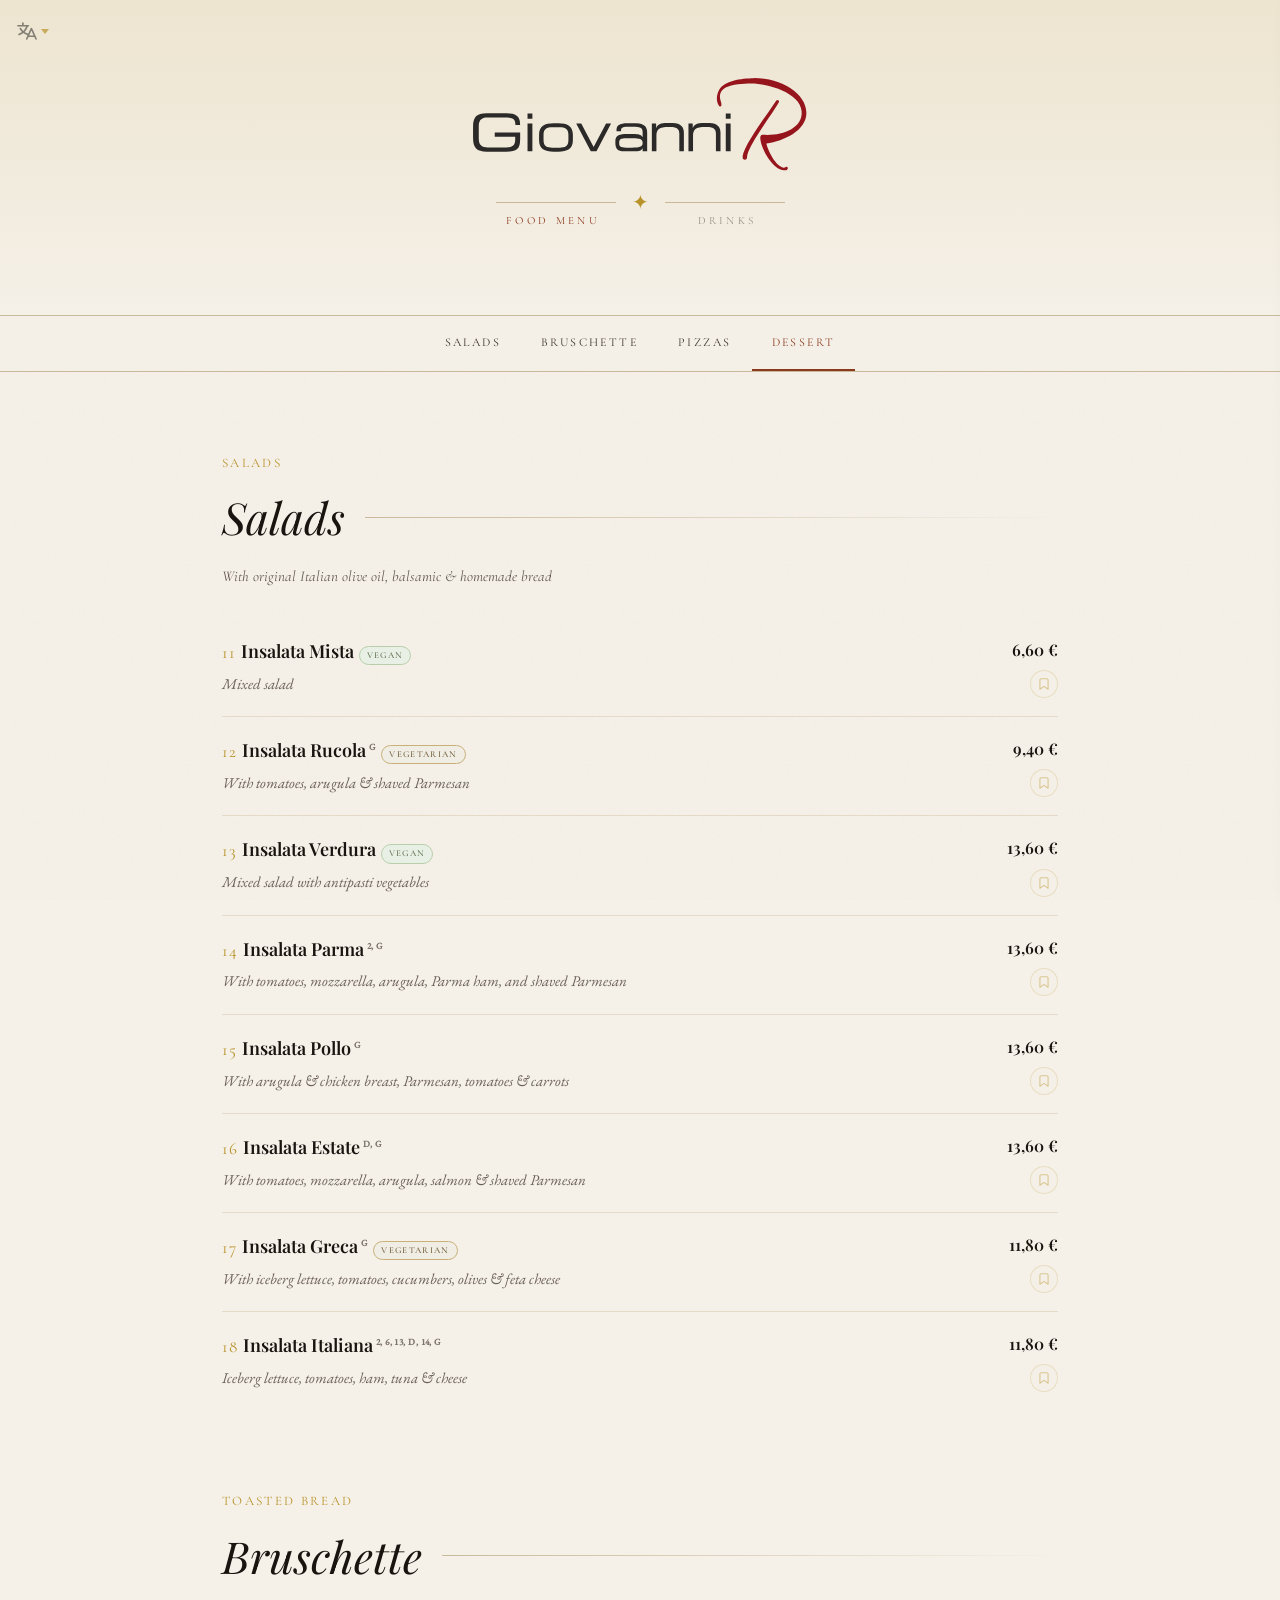
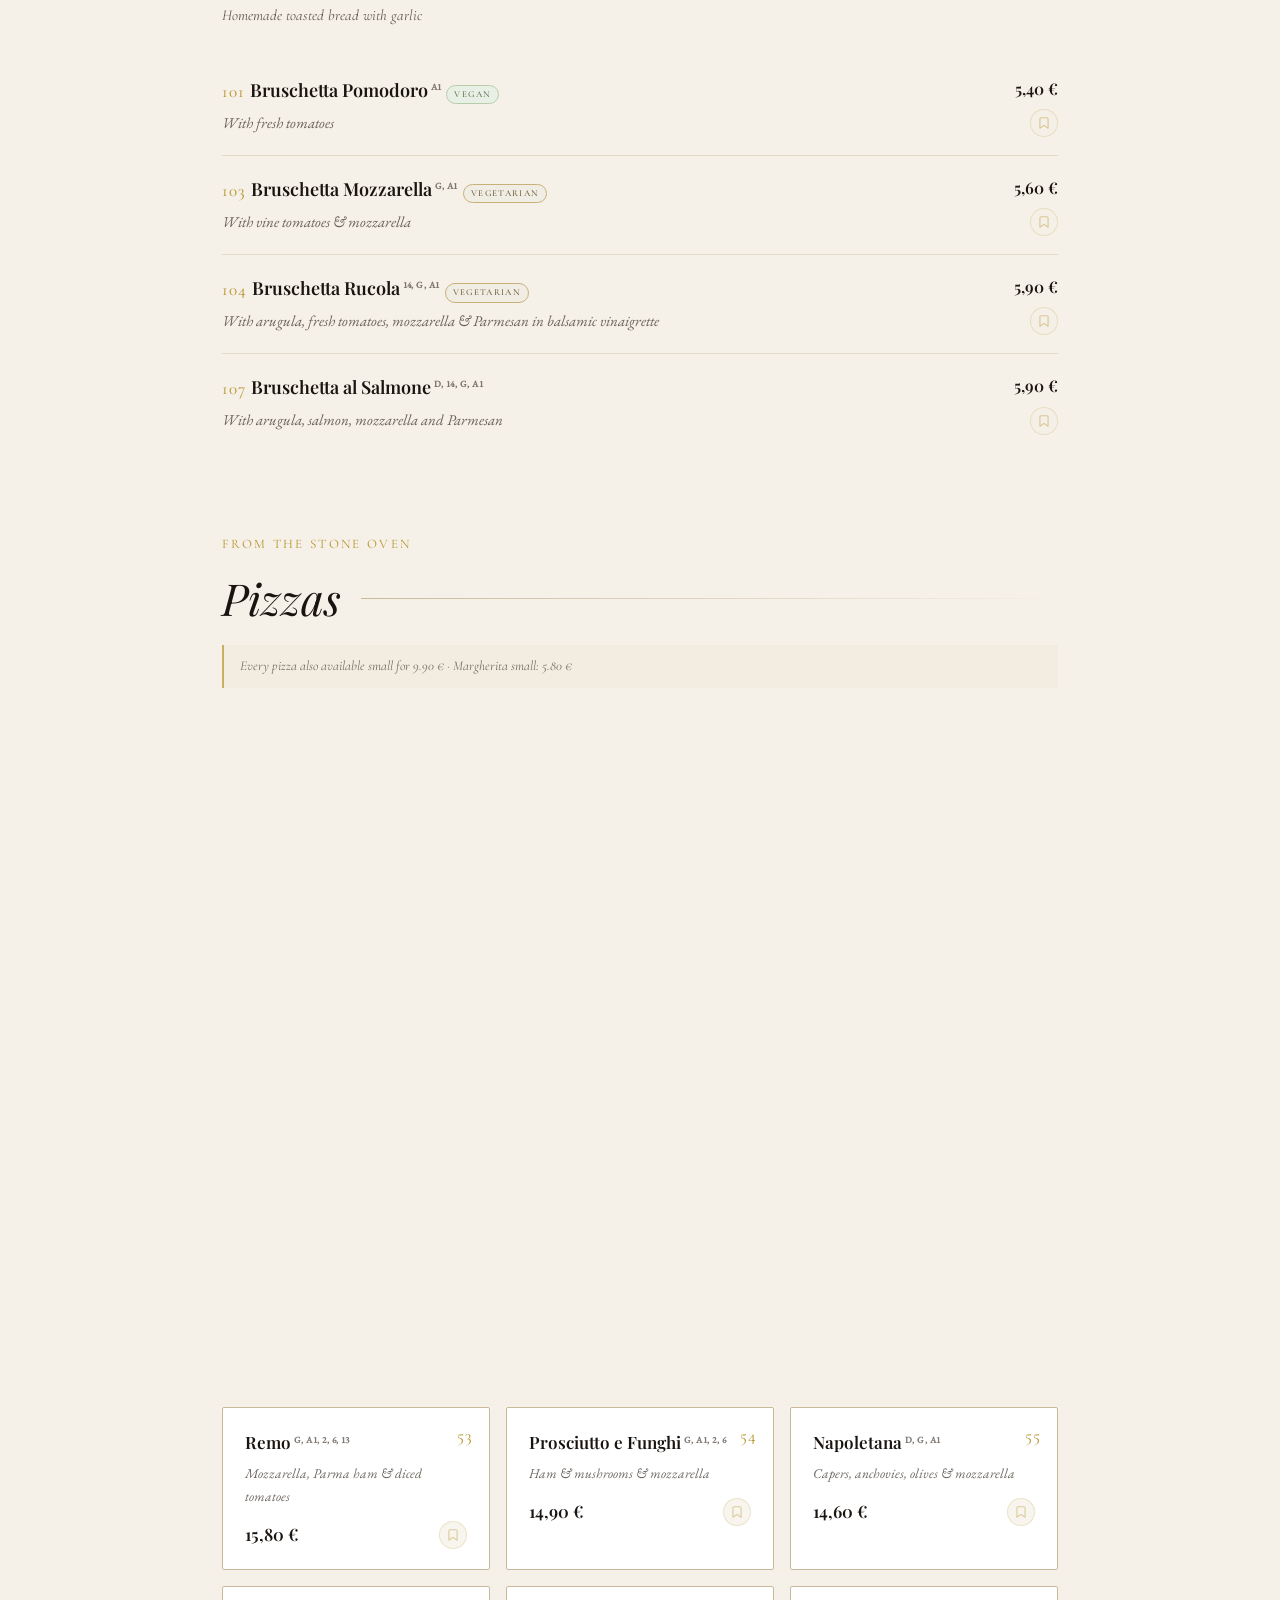
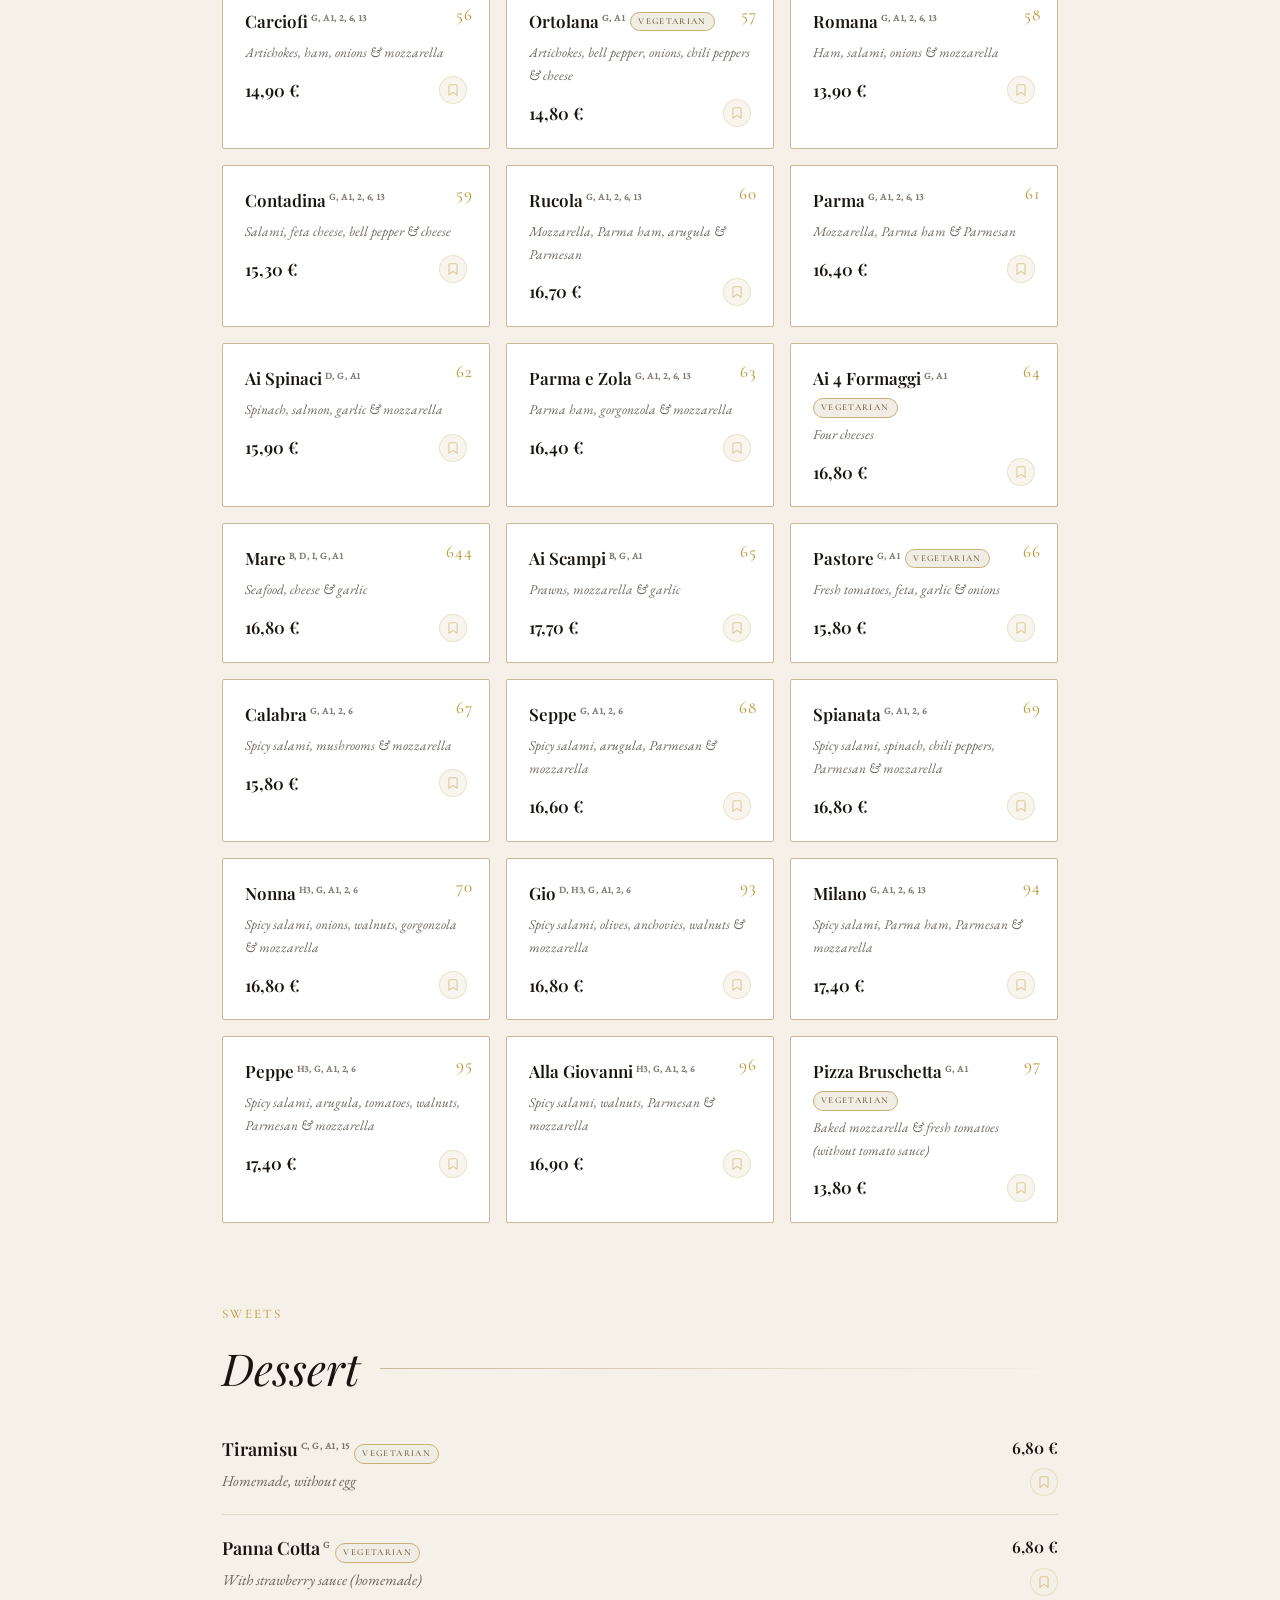
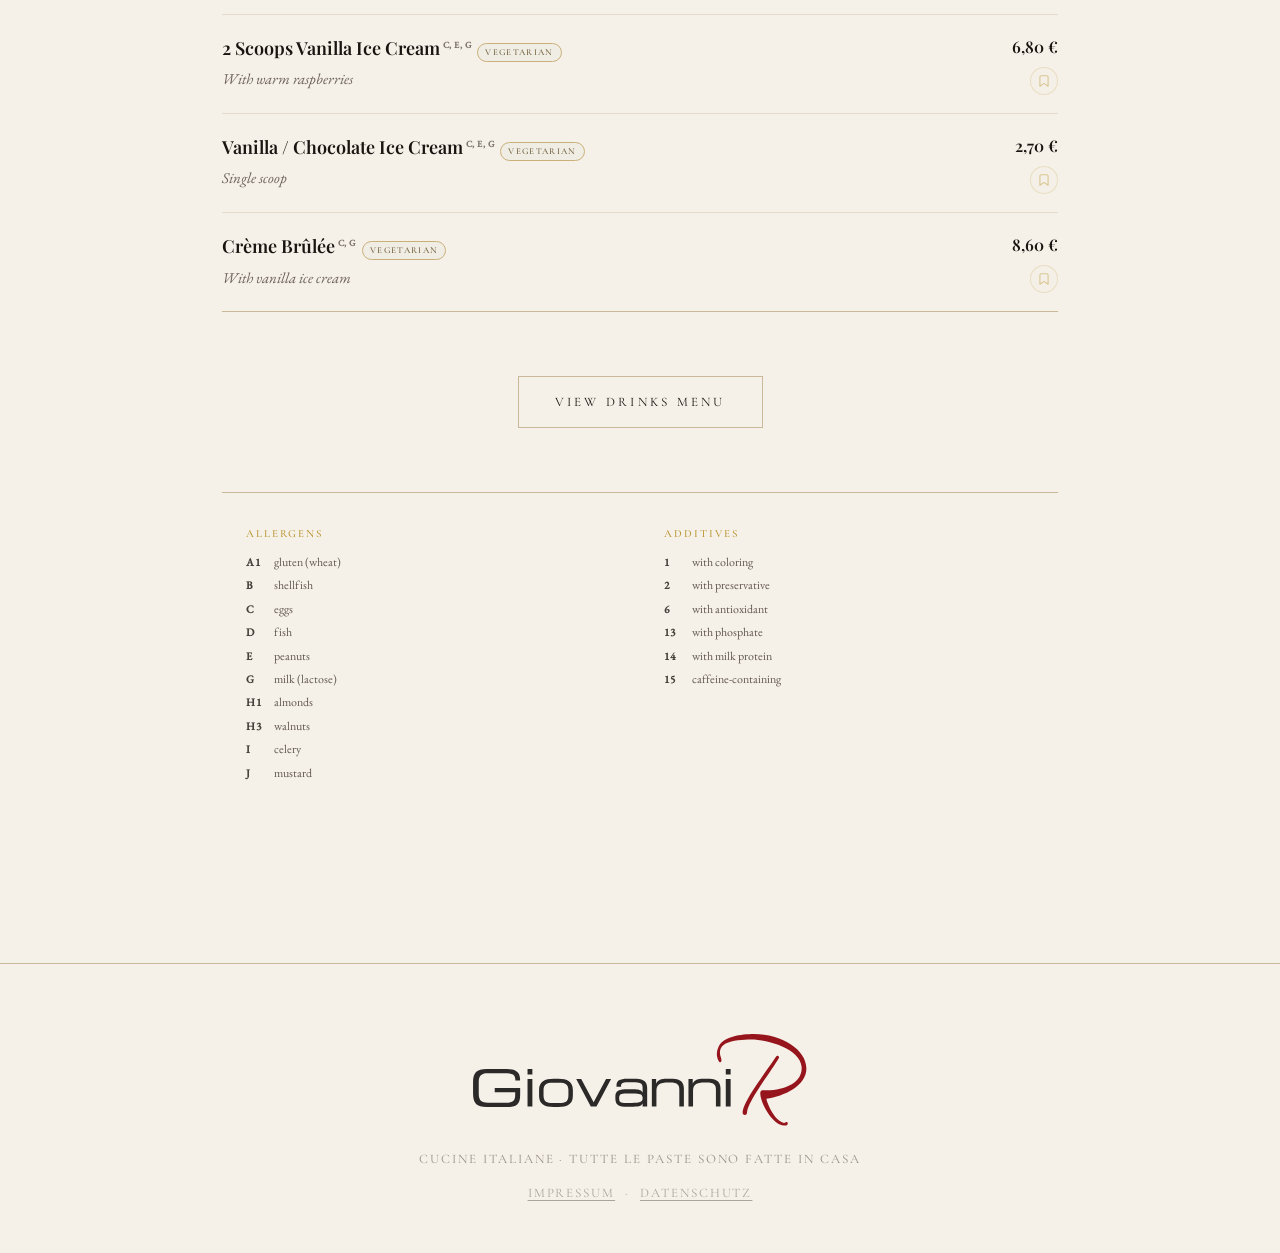
==== commit 541ce7f5: "Add QR code scan tracking via /api/track-qr" ====
--- a/index.html
+++ b/index.html
@@ -103,6 +103,7 @@
 
 </style>
 <script defer src="/_vercel/insights/script.js"></script>
+<script defer src="/_vercel/speed-insights/script.js"></script>
 </head>
 <body>
 <!-- SPOTLIGHT WALKTHROUGH -->
@@ -1118,7 +1119,7 @@
       saved.splice(idx, 1);
     } else {
       saved.push({ nr, name, preis, beschreibung, tags: Array.isArray(tags) ? tags : [] });
-      fetch('/api/track-lang', {
+      fetch('/api/track-qr', {
         method: 'POST',
         headers: { 'Content-Type': 'application/json' },
         body: JSON.stringify({ lang: `item_${nr}`, type: 'saved' }),
@@ -1133,6 +1134,7 @@
     const btn = e.target.closest('.save-icon');
     if (!btn) return;
     e.stopPropagation();
+    if (navigator.vibrate) navigator.vibrate(12);
     const nrRaw = btn.dataset.nr;
     const nrNum = parseInt(nrRaw);
     const nrKey = isNaN(nrNum) ? nrRaw : nrNum;
@@ -1143,6 +1145,12 @@
 
   // Drawer open/close
   document.getElementById('saved-btn').addEventListener('click', () => {
+    // Body-lock: prevent scroll under drawer and keep iOS Safari toolbar stable
+    const scrollY = window.scrollY;
+    document.body.dataset.scrollY = scrollY;
+    document.body.style.position = 'fixed';
+    document.body.style.top = `-${scrollY}px`;
+    document.body.style.width = '100%';
     document.getElementById('saved-drawer').classList.add('open');
     document.getElementById('drawer-overlay').classList.add('open');
     renderDrawer();
@@ -1150,10 +1158,14 @@
   function closeDrawer() {
     document.getElementById('saved-drawer').classList.remove('open');
     document.getElementById('drawer-overlay').classList.remove('open');
-    // iOS Safari keeps its bottom toolbar locked after a fixed overlay is dismissed.
-    // A tiny scroll nudge forces it to recalculate and auto-hide again.
-    window.scrollBy(0, 1);
-    window.scrollBy(0, -1);
+    // Restore body scroll position (body-lock release)
+    const scrollY = parseInt(document.body.dataset.scrollY || '0', 10);
+    document.documentElement.style.scrollBehavior = 'auto';
+    document.body.style.position = '';
+    document.body.style.top = '';
+    document.body.style.width = '';
+    window.scrollTo(0, scrollY);
+    document.documentElement.style.scrollBehavior = '';
   }
   document.getElementById('drawer-close').addEventListener('click', closeDrawer);
   document.getElementById('drawer-overlay').addEventListener('click', closeDrawer);
@@ -1378,5 +1390,19 @@
 })();
 </script>
 
+<script>
+// QR-Code Tracking
+(function () {
+  const hash = window.location.hash.slice(1);
+  if (hash.startsWith('qr-')) {
+    fetch('/api/track-lang', {
+      method: 'POST',
+      headers: { 'Content-Type': 'application/json' },
+      body: JSON.stringify({ source: hash })
+    }).catch(() => {});
+  }
+})();
+</script>
+
 </body>
 </html>
--- a/style.css
+++ b/style.css
@@ -13,6 +13,8 @@
 * { margin: 0; padding: 0; box-sizing: border-box; }
 
 html { scroll-behavior: smooth; }
+
+* { -webkit-tap-highlight-color: transparent; }
 
 body {
   background-color: var(--cream);
